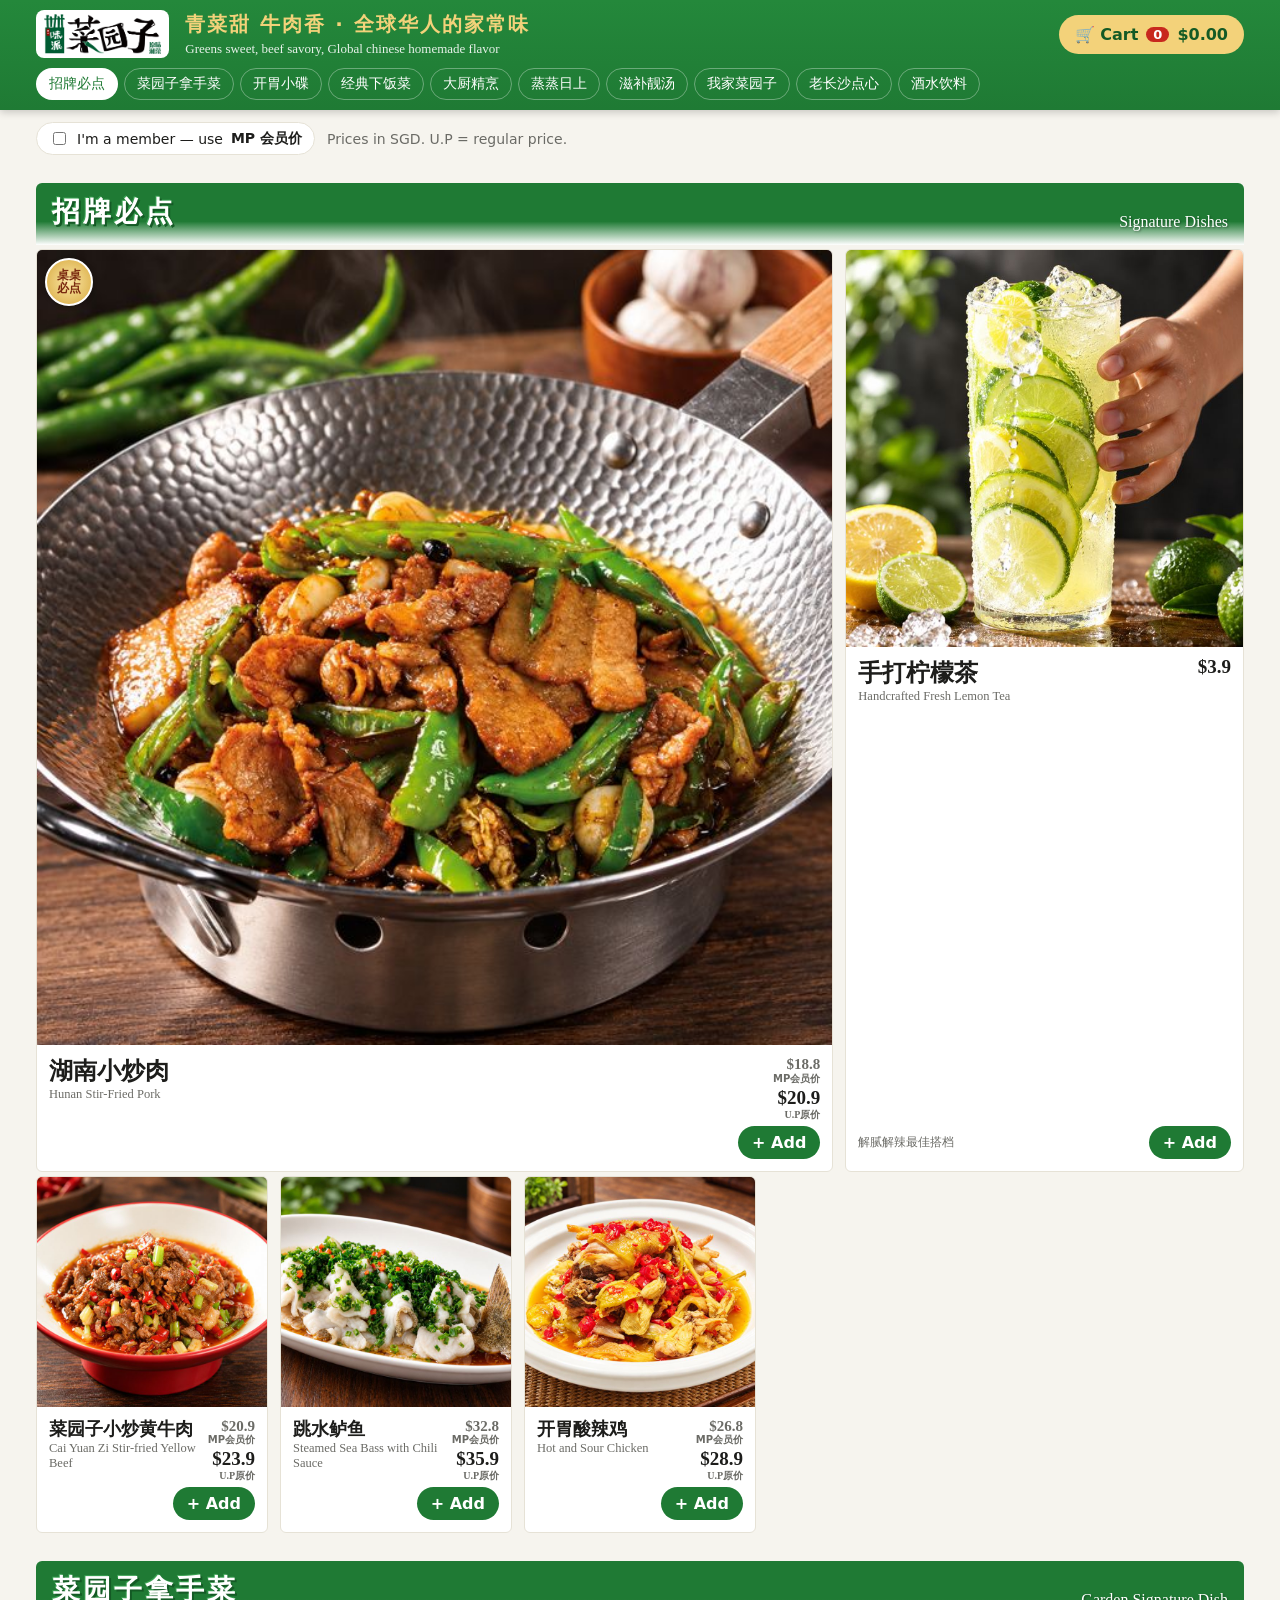
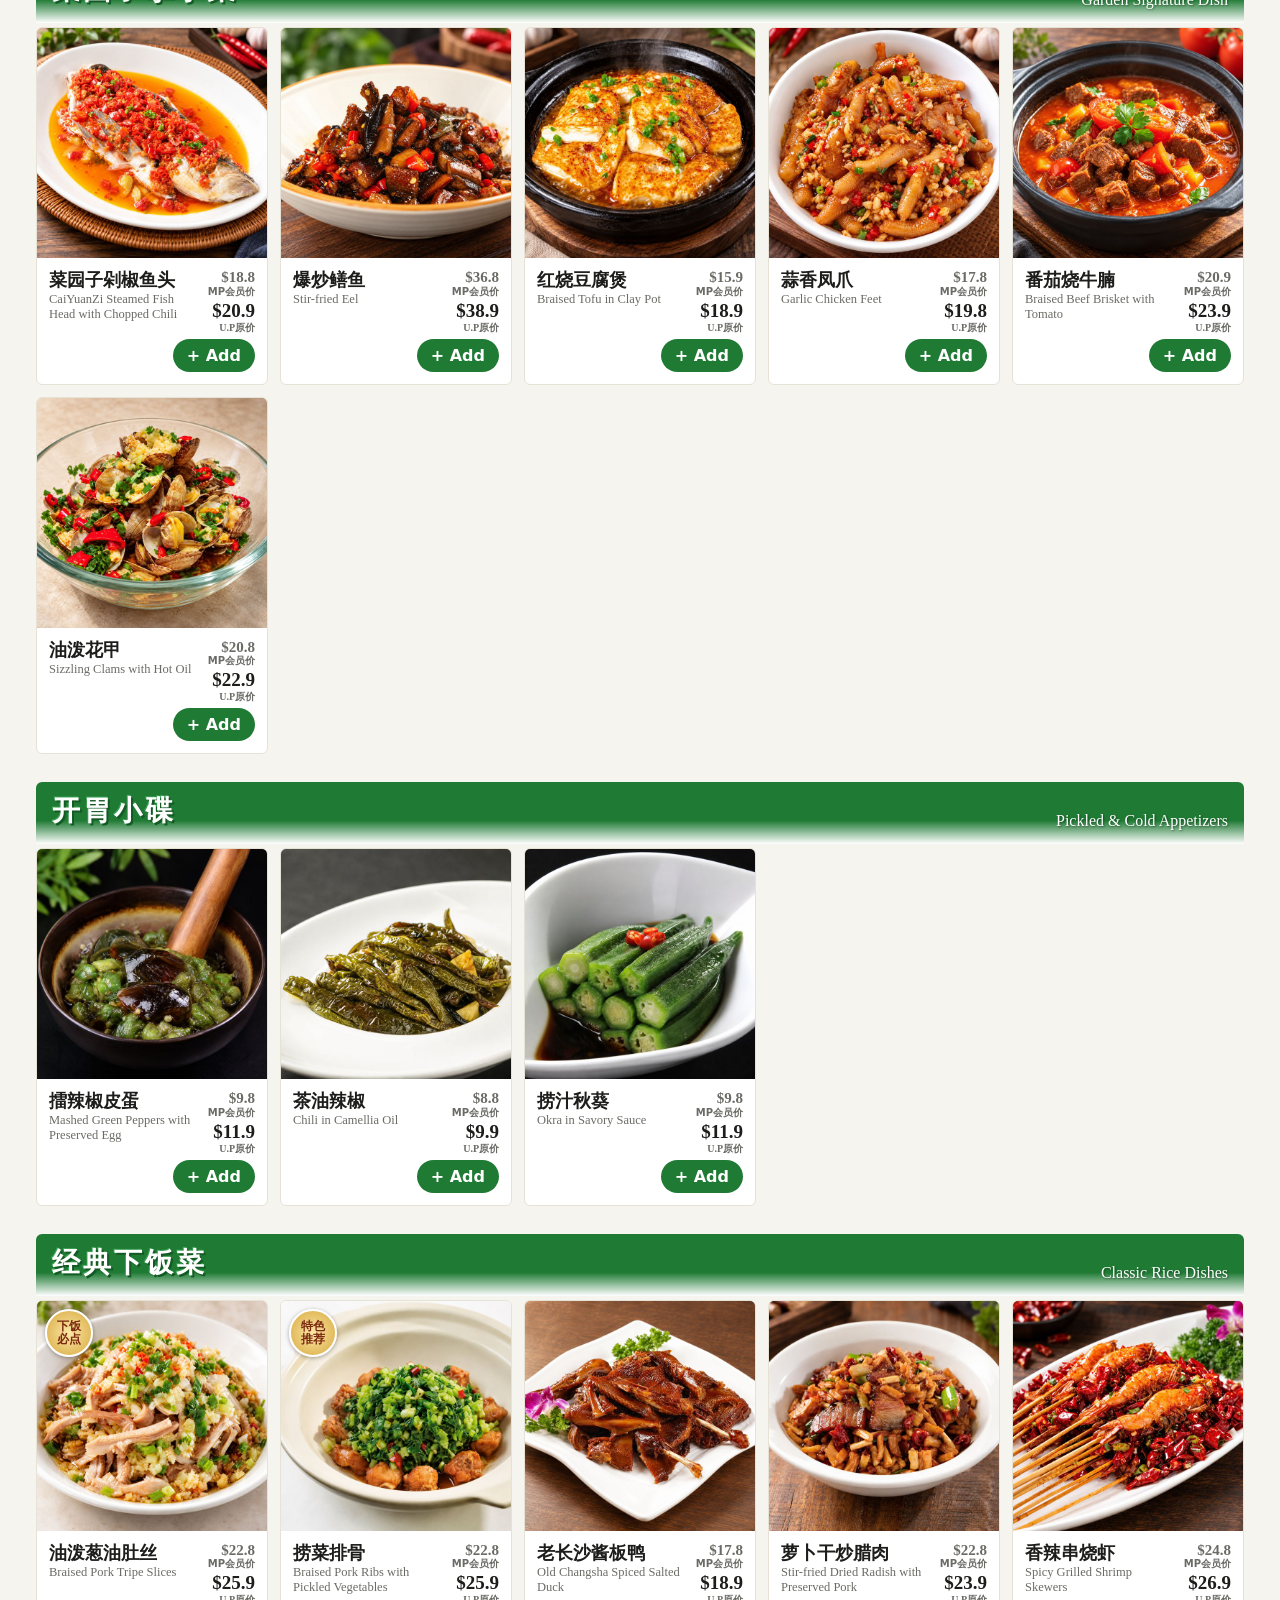
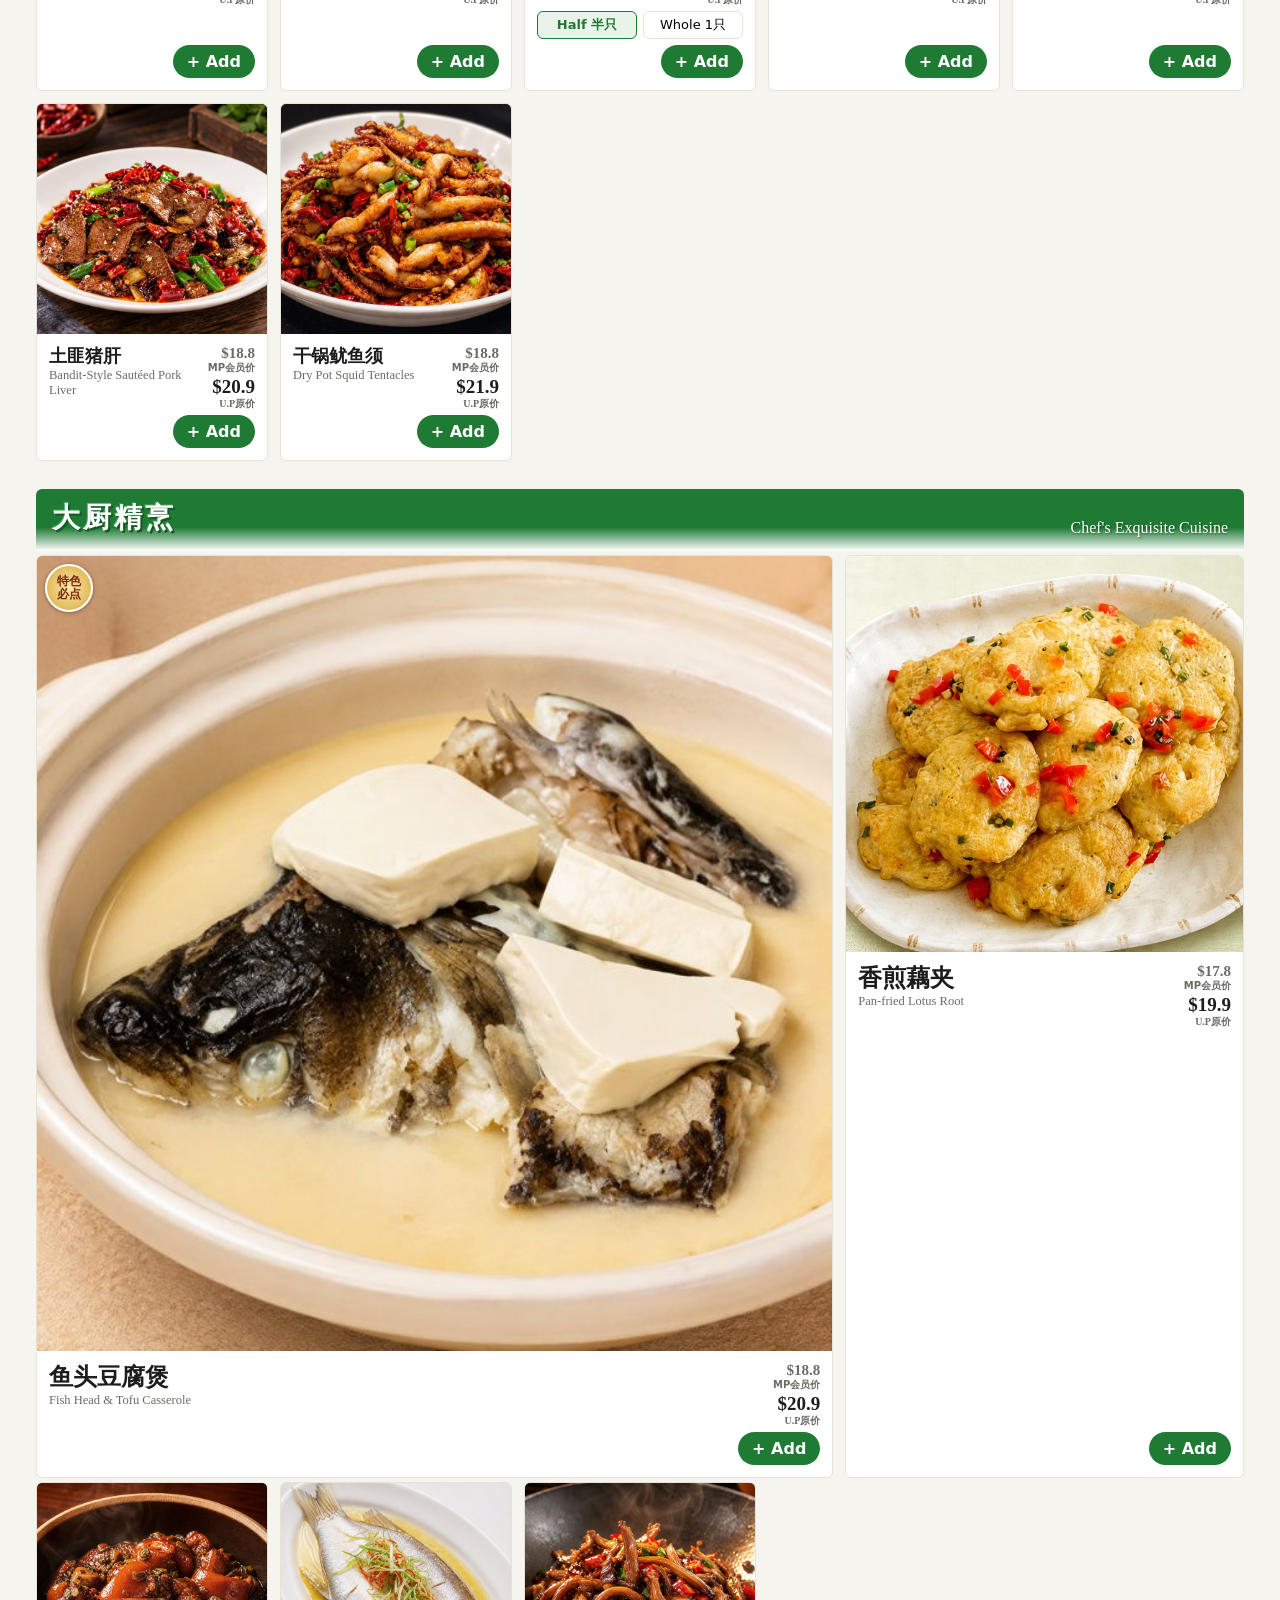
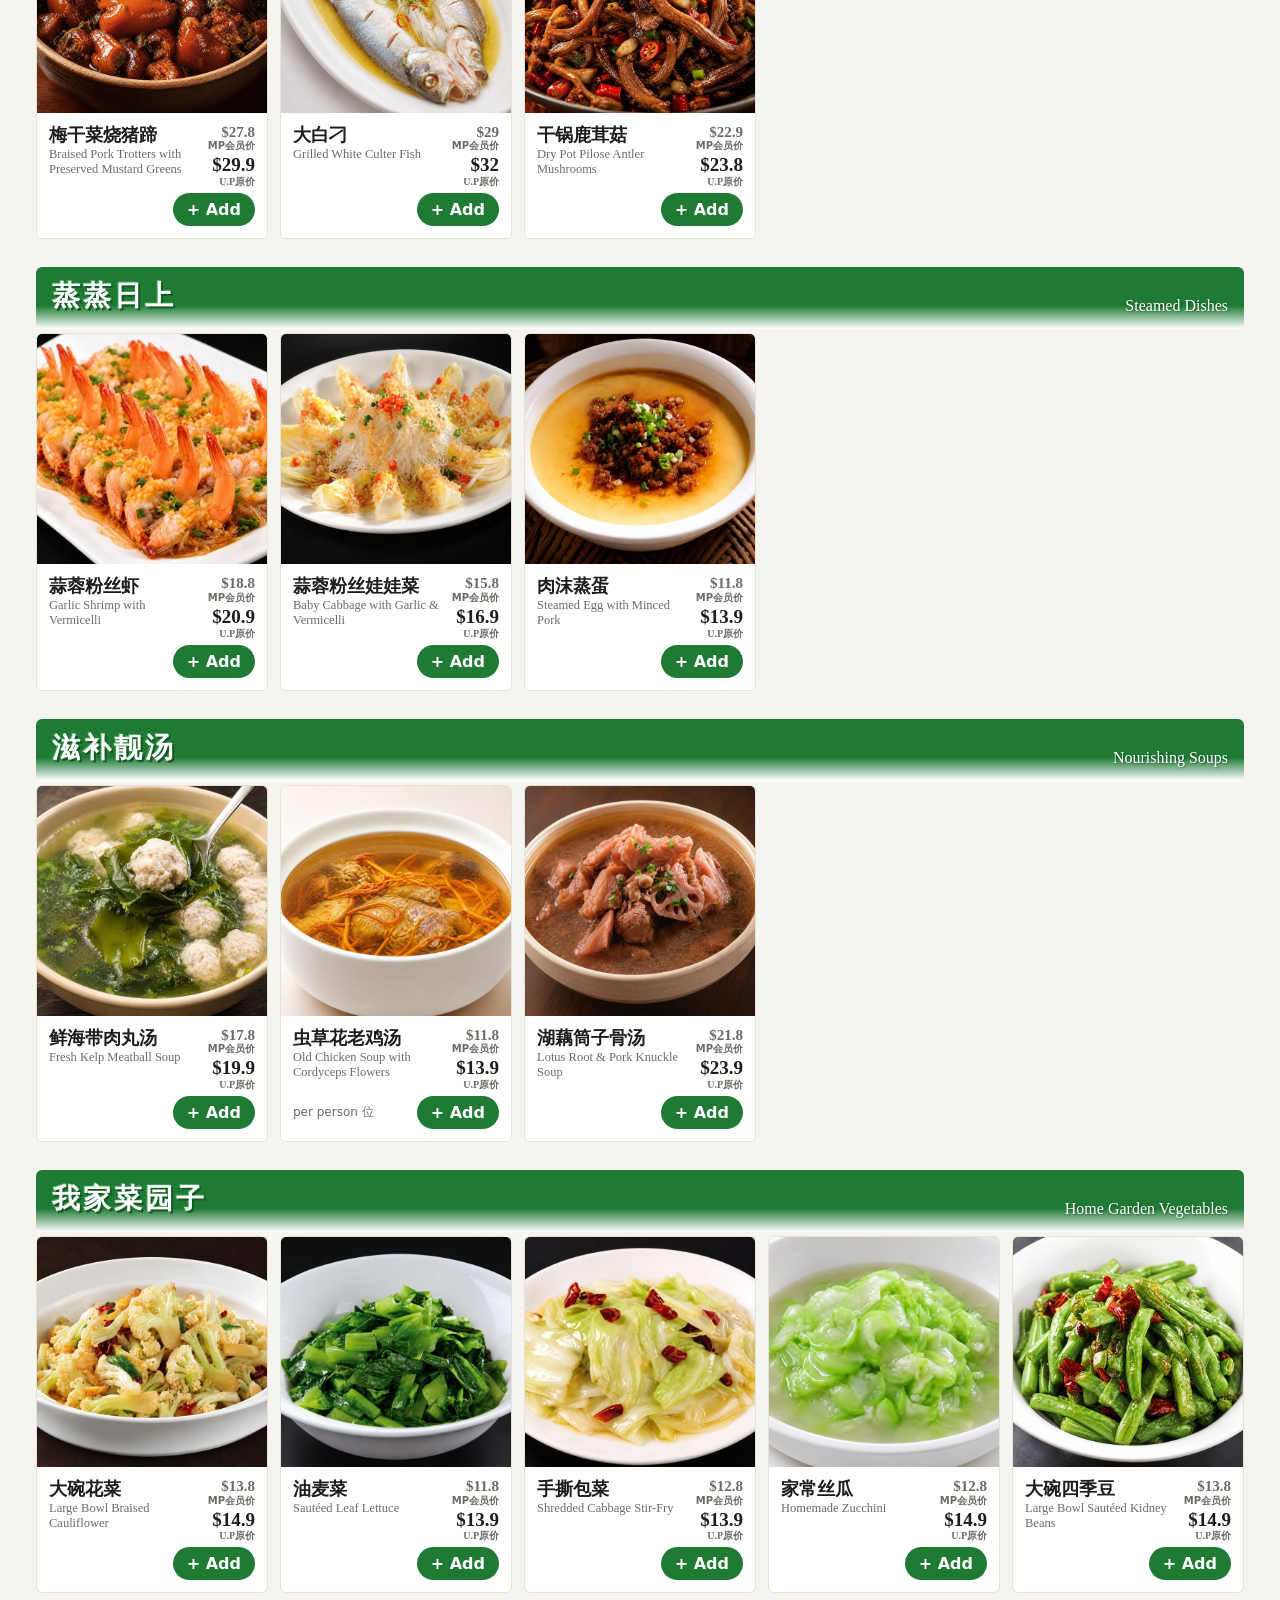
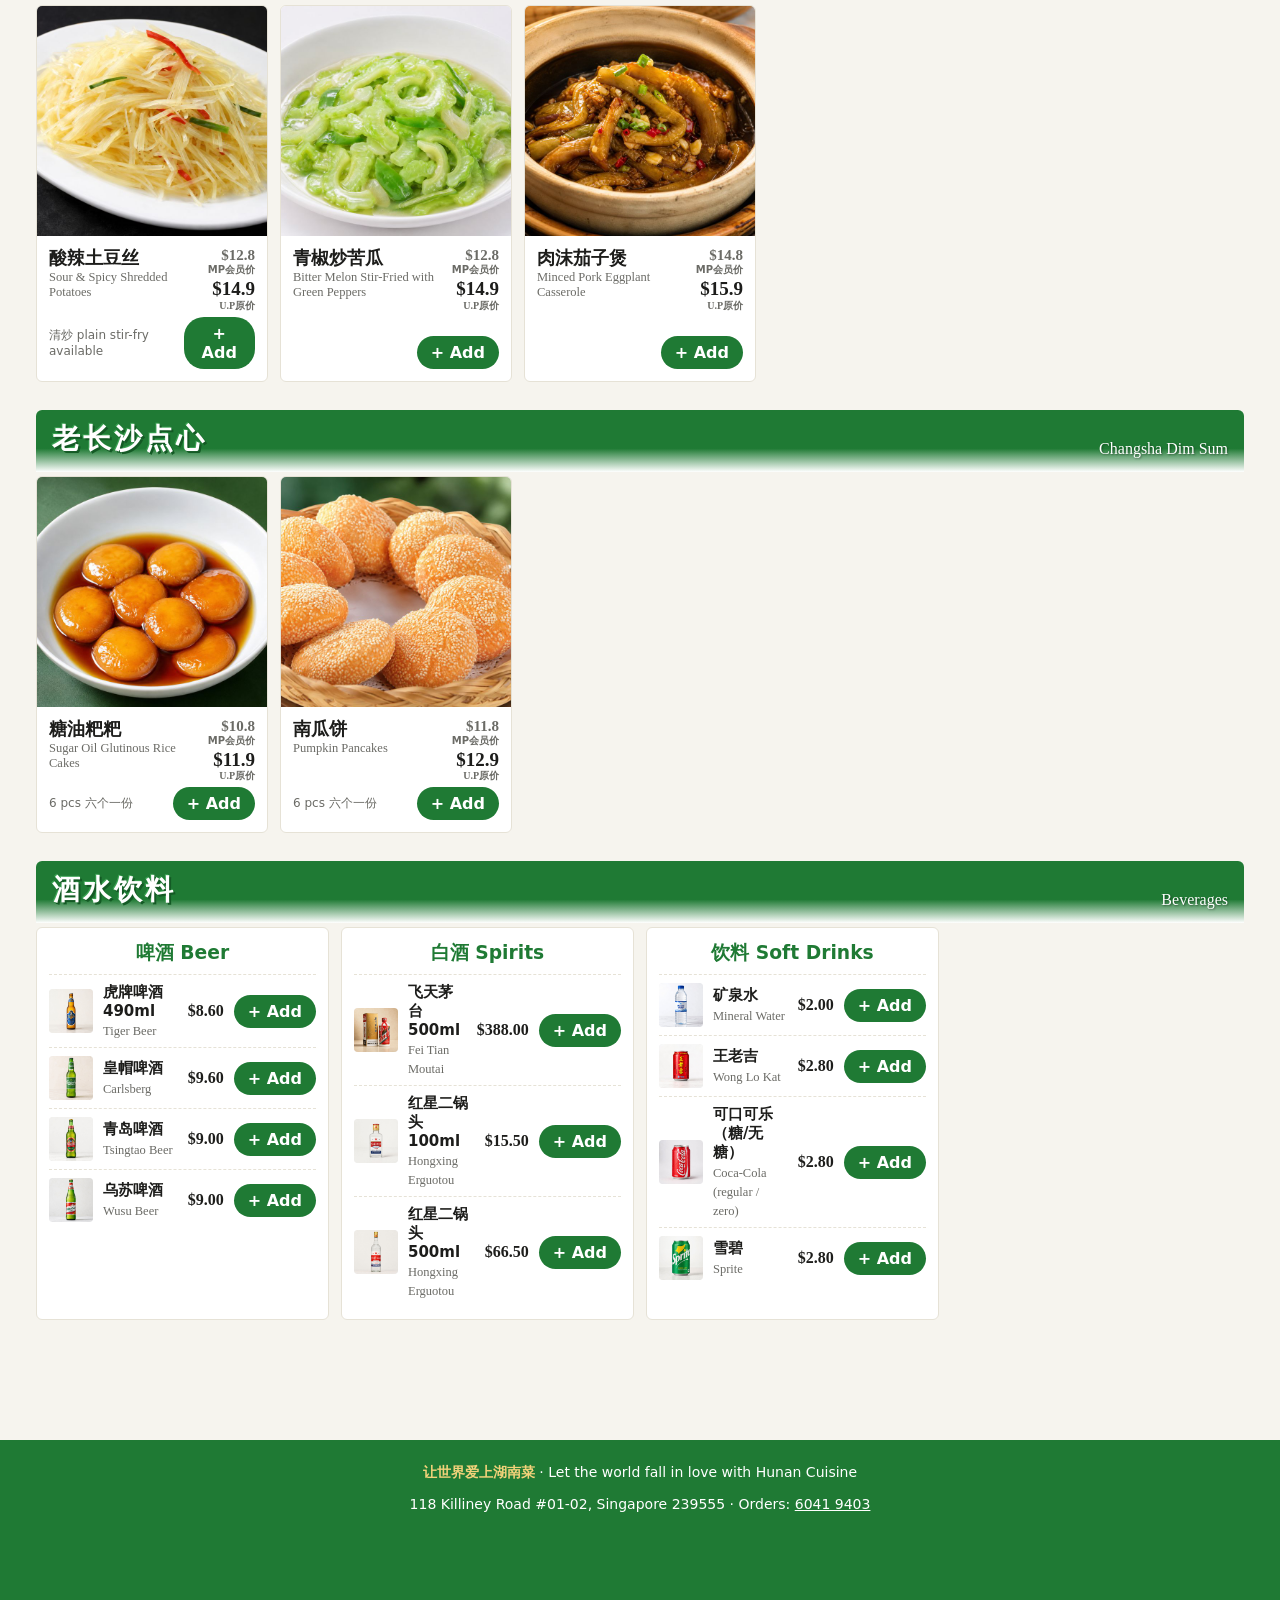
==== order/index.html @ fe01607c "菜园子 restaurant introduction website Landing page (story, promises, signature dishes, menu categories" ====
<!doctype html>
<html lang="en">
<head>
<meta charset="utf-8">
<meta name="viewport" content="width=device-width,initial-scale=1,viewport-fit=cover">
<title>菜园子 Order Online</title>
<meta name="theme-color" content="#1f7a34">
<style>
:root{--g:#1f7a34;--gd:#145a25;--gold:#f3d27a;--ink:#1d1d1b;--mute:#6b6b66;--bg:#f6f4ee;--card:#fff;--line:#e6e2d6;--red:#c8281e}
*{box-sizing:border-box}
body{margin:0;font-family:system-ui,-apple-system,"Segoe UI","PingFang SC","Microsoft YaHei",sans-serif;background:var(--bg);color:var(--ink)}
button{font:inherit;cursor:pointer}
img{display:block;max-width:100%}
/* header – green band like the printed menu */
header{position:sticky;top:0;z-index:20;background:linear-gradient(#24883b,var(--g));color:#fff;box-shadow:0 2px 8px #0003}
.top{display:flex;align-items:center;gap:16px;max-width:1240px;margin:auto;padding:10px 16px}
.logo{background:#fff;border-radius:8px;padding:4px 8px;height:48px;display:flex;align-items:center}
.logo img{height:40px;width:auto}
.slogan{flex:1;min-width:0}
.slogan b{display:block;color:var(--gold);font-size:20px;letter-spacing:2px;white-space:nowrap;overflow:hidden;text-overflow:ellipsis}
.slogan span{font-family:Georgia,serif;font-size:13px;opacity:.9}
.cartbtn{background:var(--gold);color:var(--gd);border:0;border-radius:24px;padding:10px 16px;font-weight:700;display:flex;gap:8px;align-items:center;white-space:nowrap}
.cartbtn i{font-style:normal;background:var(--red);color:#fff;border-radius:12px;padding:0 7px;font-size:13px}
nav{display:flex;gap:6px;overflow-x:auto;max-width:1240px;margin:auto;padding:0 16px 10px;scrollbar-width:none}
nav::-webkit-scrollbar{display:none}
nav a{flex:none;color:#fff;text-decoration:none;font-size:14px;padding:6px 12px;border:1px solid #ffffff55;border-radius:16px}
nav a.on{background:#fff;color:var(--g)}
.bar{max-width:1240px;margin:12px auto 0;padding:0 16px;display:flex;gap:12px;flex-wrap:wrap;align-items:center;font-size:14px;color:var(--mute)}
.toggle{display:inline-flex;align-items:center;gap:8px;background:#fff;border:1px solid var(--line);border-radius:20px;padding:6px 12px;color:var(--ink)}
main{max-width:1240px;margin:auto;padding:0 16px 120px}
/* section banner like "菜园子拿手菜 Garden Signature Dish" */
.sec{scroll-margin-top:130px;margin-top:28px}
.banner{display:flex;justify-content:space-between;align-items:flex-end;background:linear-gradient(180deg,var(--g) 0 62%,#fff 100%);border-radius:6px 6px 0 0;padding:10px 16px 14px}
.banner h2{margin:0;font-size:28px;color:#fff;letter-spacing:3px;text-shadow:2px 2px 0 var(--gd),-1px -1px 0 #3aa152}
.banner em{font-family:Georgia,serif;font-style:normal;color:#fff;text-align:right;font-size:16px;text-shadow:1px 1px 2px #0006;max-width:50%}
.grid{display:grid;grid-template-columns:repeat(auto-fill,minmax(220px,1fr));gap:12px;margin-top:4px}
.card{background:var(--card);border:1px solid var(--line);border-radius:6px;overflow:hidden;display:flex;flex-direction:column}
.card .ph{aspect-ratio:4/3;background:#ddd;position:relative}
.card .ph img{width:100%;height:100%;object-fit:cover}
.badge{position:absolute;left:8px;top:8px;background:radial-gradient(#fbe7a6,#d7a83d);color:#7a2a10;font-weight:800;font-size:12px;border-radius:50%;width:48px;height:48px;display:grid;place-items:center;text-align:center;line-height:1.1;border:2px solid #fff;box-shadow:0 1px 4px #0005}
.info{padding:10px 12px 12px;display:flex;flex-direction:column;gap:6px;flex:1}
.row{display:flex;justify-content:space-between;gap:8px}
.zh{font-weight:800;font-size:18px}
.en{font-family:Georgia,serif;font-size:12.5px;color:var(--mute)}
.price{text-align:right;line-height:1.1;white-space:nowrap}
.price .mp{font-family:Georgia,serif;font-weight:700;font-size:19px}
.price small{display:block;font-size:10px;font-weight:700;color:var(--mute)}
.price .up{font-family:Georgia,serif;font-size:14px;margin-top:4px}
.price.member .up{color:var(--mute)} .price:not(.member) .mp{color:var(--mute);font-size:15px}
.price:not(.member) .up{font-weight:700;font-size:19px;color:var(--ink)}
.opts{display:flex;gap:6px}
.opts button{flex:1;border:1px solid var(--line);background:#fff;border-radius:6px;padding:4px;font-size:13px}
.opts button.on{border-color:var(--g);background:#e8f3ea;color:var(--g);font-weight:700}
.add{margin-top:auto;display:flex;align-items:center;justify-content:space-between;gap:8px}
.add .note{font-size:12px;color:var(--mute)}
.plus{background:var(--g);color:#fff;border:0;border-radius:20px;padding:7px 14px;font-weight:700}
.qty{display:flex;align-items:center;gap:8px}
.qty button{width:30px;height:30px;border-radius:50%;border:1px solid var(--g);background:#fff;color:var(--g);font-weight:800}
/* hero (signature) */
.hero{display:grid;grid-template-columns:2fr 1fr;gap:12px;margin-top:4px}
.hero .card .ph{aspect-ratio:16/9}
.hero .zh{font-size:24px}
/* drinks table like the printed beverages box */
.drinks{display:grid;grid-template-columns:repeat(auto-fill,minmax(280px,1fr));gap:12px;margin-top:4px}
.dcol{background:#fff;border:1px solid var(--line);border-radius:6px;padding:12px}
.dcol h3{margin:0 0 8px;text-align:center;color:var(--g)}
.drow{display:flex;align-items:center;gap:10px;padding:8px 0;border-top:1px dashed var(--line)}
.drow img{width:44px;height:44px;object-fit:contain;border-radius:4px;background:#f3f3f3}
.drow .t{flex:1;min-width:0}.drow .t b{display:block;font-size:15px}
.drow .p{font-family:Georgia,serif;font-weight:700}
/* drawer */
.scrim{position:fixed;inset:0;background:#0006;z-index:40;display:none}
.drawer{position:fixed;z-index:50;background:#fff;display:flex;flex-direction:column;transition:transform .25s;right:0;top:0;bottom:0;width:420px;max-width:100%;transform:translateX(100%)}
.open .scrim{display:block}.open .drawer{transform:none}
.dh{background:var(--g);color:#fff;padding:14px 16px;display:flex;justify-content:space-between;align-items:center}
.dh h3{margin:0}.dh button{background:none;border:0;color:#fff;font-size:24px}
.db{flex:1;overflow:auto;padding:12px 16px}
.df{border-top:1px solid var(--line);padding:12px 16px calc(12px + env(safe-area-inset-bottom))}
.line{display:flex;gap:10px;align-items:center;padding:10px 0;border-bottom:1px solid var(--line)}
.line img{width:56px;height:56px;object-fit:cover;border-radius:6px}
.line .t{flex:1;min-width:0;font-size:14px}.line .t b{display:block}
.sum{display:flex;justify-content:space-between;font-size:14px;margin:4px 0}.sum.tot{font-size:18px;font-weight:800}
.big{width:100%;background:var(--g);color:#fff;border:0;border-radius:8px;padding:14px;font-size:16px;font-weight:700;margin-top:8px}
.big:disabled{opacity:.5}
.ghost{background:#fff;color:var(--g);border:1px solid var(--g)}
fieldset{border:0;padding:0;margin:0 0 16px}
legend{font-weight:800;margin-bottom:8px}
.seg{display:grid;grid-template-columns:repeat(3,1fr);gap:6px}
.pick{border:1.5px solid var(--line);border-radius:8px;padding:10px;background:#fff;text-align:left;display:flex;gap:10px;align-items:center}
.pick.on{border-color:var(--g);background:#eef7f0}
.pick .ic{width:36px;height:24px;border-radius:4px;display:grid;place-items:center;font-size:11px;font-weight:800;color:#fff;flex:none}
.seg .pick{justify-content:center;text-align:center}
.pays{display:grid;gap:6px}
label.f{display:block;font-size:13px;margin:8px 0 4px;color:var(--mute)}
input,textarea,select{width:100%;padding:10px;border:1px solid var(--line);border-radius:6px;font:inherit;background:#fff}
.two{display:grid;grid-template-columns:1fr 1fr;gap:8px}
.hint{font-size:12px;color:var(--mute);margin-top:6px}
.qr{width:180px;height:180px;margin:10px auto;display:block;border:8px solid #fff;outline:2px solid #7b2d8e;border-radius:6px}
.err{color:var(--red);font-size:13px;margin-top:6px}
.empty{text-align:center;color:var(--mute);padding:40px 0}
.ok{text-align:center;padding:20px 0}.ok .tick{font-size:56px;color:var(--g)}
footer{background:var(--g);color:#fff;text-align:center;padding:24px 16px 100px;font-size:14px}
footer b{color:var(--gold)}
.fab{display:none}
@media (max-width:720px){
  .slogan{display:none}.top{justify-content:space-between}
  .cartbtn{display:none}
  .fab{display:flex;position:fixed;left:16px;right:16px;bottom:calc(12px + env(safe-area-inset-bottom));z-index:30;justify-content:space-between;align-items:center;background:var(--g);color:#fff;border:0;border-radius:28px;padding:14px 20px;font-weight:700;box-shadow:0 4px 16px #0004}
  .fab.hide{display:none}
  .hero{grid-template-columns:1fr}
  .grid{grid-template-columns:repeat(2,1fr);gap:8px}
  .zh{font-size:15px}.en{font-size:11px}.price .mp,.price:not(.member) .up{font-size:16px}
  .info{padding:8px}.row{flex-direction:column;gap:4px}.price{text-align:left;display:flex;gap:10px;align-items:baseline}
  .price .up{margin:0}
  .banner h2{font-size:22px}.banner em{font-size:13px}
  .drawer{top:auto;width:100%;height:92vh;border-radius:16px 16px 0 0;transform:translateY(100%)}
}
</style>
</head>
<body>
<header>
  <div class="top">
    <div class="logo"><img src="../img/logo.png" alt="菜园子 原味湘菜"></div>
    <div class="slogan"><b>青菜甜 牛肉香 · 全球华人的家常味</b><span>Greens sweet, beef savory, Global chinese homemade flavor</span></div>
    <button class="cartbtn" onclick="openCart()">🛒 Cart <i id="cnt">0</i> <span id="ctot">$0.00</span></button>
  </div>
  <nav id="nav"></nav>
</header>
<div class="bar">
  <label class="toggle"><input type="checkbox" id="member" style="width:auto"> I'm a member — use <b>MP 会员价</b></label>
  <span>Prices in SGD. U.P = regular price.</span>
</div>
<main id="menu"></main>
<footer>
  <div><b>让世界爱上湖南菜</b> · Let the world fall in love with Hunan Cuisine</div>
  <p>118 Killiney Road #01-02, Singapore 239555 · Orders: <a href="tel:+6560419403" style="color:#fff">6041 9403</a></p>
</footer>
<button class="fab hide" id="fab" onclick="openCart()"><span>🛒 <span id="fcnt">0</span> items</span><span>View cart · <span id="ftot">$0.00</span></span></button>

<div id="shell">
  <div class="scrim" onclick="closeCart()"></div>
  <aside class="drawer" aria-label="Cart">
    <div class="dh"><h3 id="dtitle">Your order</h3><button onclick="closeCart()" aria-label="Close">×</button></div>
    <div class="db" id="db"></div>
    <div class="df" id="df"></div>
  </aside>
</div>

<script>
// [id, 中文, English, MP price, U.P price, section, image slug, extra]
const S = {
  sig:  ["招牌必点","Signature Dishes"],
  garden:["菜园子拿手菜","Garden Signature Dish"],
  cold: ["开胃小碟","Pickled & Cold Appetizers"],
  rice: ["经典下饭菜","Classic Rice Dishes"],
  chef: ["大厨精烹","Chef's Exquisite Cuisine"],
  steam:["蒸蒸日上","Steamed Dishes"],
  soup: ["滋补靓汤","Nourishing Soups"],
  veg:  ["我家菜园子","Home Garden Vegetables"],
  dim:  ["老长沙点心","Changsha Dim Sum"],
  drink:["酒水饮料","Beverages"],
};
const M = [
 ["hunan","湖南小炒肉","Hunan Stir-Fried Pork",18.8,20.9,"sig","hunan-stir-fried-pork",{badge:"桌桌<br>必点",hero:1}],
 ["lemon","手打柠檬茶","Handcrafted Fresh Lemon Tea",3.9,3.9,"sig","handcrafted-fresh-lemon-tea",{note:"解腻解辣最佳搭档"}],
 ["ybeef","菜园子小炒黄牛肉","Cai Yuan Zi Stir-fried Yellow Beef",20.9,23.9,"sig","cai-yuan-zi-stir-fried-yellow-beef"],
 ["bass","跳水鲈鱼","Steamed Sea Bass with Chili Sauce",32.8,35.9,"sig","steamed-sea-bass-with-chili-sauce"],
 ["hschick","开胃酸辣鸡","Hot and Sour Chicken",26.8,28.9,"sig","hot-and-sour-chicken"],
 ["fishhead","菜园子剁椒鱼头","CaiYuanZi Steamed Fish Head with Chopped Chili",18.8,20.9,"garden","cai-yuan-zi-steamed-fish-head-with-chopped-chili"],
 ["eel","爆炒鳝鱼","Stir-fried Eel",36.8,38.9,"garden","stir-fried-eel"],
 ["tofu","红烧豆腐煲","Braised Tofu in Clay Pot",15.9,18.9,"garden","braised-tofu-in-clay-pot"],
 ["feet","蒜香凤爪","Garlic Chicken Feet",17.8,19.8,"garden","garlic-chicken-feet"],
 ["brisket","番茄烧牛腩","Braised Beef Brisket with Tomato",20.9,23.9,"garden","braised-beef-brisket-with-tomato"],
 ["clams","油泼花甲","Sizzling Clams with Hot Oil",20.8,22.9,"garden","sizzling-clams-with-hot-oil"],
 ["egg","擂辣椒皮蛋","Mashed Green Peppers with Preserved Egg",9.8,11.9,"cold","mashed-green-peppers-with-preserved-egg"],
 ["camellia","茶油辣椒","Chili in Camellia Oil",8.8,9.9,"cold","camellia-oil-chili"],
 ["okra","捞汁秋葵","Okra in Savory Sauce",9.8,11.9,"cold","okra-in-savory-sauce"],
 ["tripe","油泼葱油肚丝","Braised Pork Tripe Slices",22.8,25.9,"rice","braised-pork-tripe-slices",{badge:"下饭<br>必点"}],
 ["ribs","捞菜排骨","Braised Pork Ribs with Pickled Vegetables",22.8,25.9,"rice","braised-pork-ribs-with-pickled-vegetables",{badge:"特色<br>推荐"}],
 ["duck","老长沙酱板鸭","Old Changsha Spiced Salted Duck",17.8,18.9,"rice","old-changsha-spiced-salted-duck",{opts:[["Half 半只",17.8,18.9],["Whole 1只",29.9,32.8]]}],
 ["radish","萝卜干炒腊肉","Stir-fried Dried Radish with Preserved Pork",22.8,23.9,"rice","stir-fried-dried-radish-with-preserved-pork"],
 ["shrimpsk","香辣串烧虾","Spicy Grilled Shrimp Skewers",24.8,26.9,"rice","spicy-grilled-shrimp-skewers"],
 ["liver","土匪猪肝","Bandit-Style Sautéed Pork Liver",18.8,20.9,"rice","bandit-style-sauteed-pork-liver"],
 ["squid","干锅鱿鱼须","Dry Pot Squid Tentacles",18.8,21.9,"rice","dry-pot-squid-tentacles"],
 ["fhtofu","鱼头豆腐煲","Fish Head & Tofu Casserole",18.8,20.9,"chef","fish-head-and-tofu-casserole",{badge:"特色<br>必点",hero:1}],
 ["lotus","香煎藕夹","Pan-fried Lotus Root",17.8,19.9,"chef","pan-fried-lotus-root"],
 ["trotter","梅干菜烧猪蹄","Braised Pork Trotters with Preserved Mustard Greens",27.8,29.9,"chef","braised-pork-trotters-with-preserved-mustard-greens"],
 ["culter","大白刁","Grilled White Culter Fish",29,32,"chef","grilled-white-culter-fish"],
 ["antler","干锅鹿茸菇","Dry Pot Pilose Antler Mushrooms",22.9,23.8,"chef","dry-pot-deer-antler-mushrooms"],
 ["gshrimp","蒜蓉粉丝虾","Garlic Shrimp with Vermicelli",18.8,20.9,"steam","garlic-shrimp-with-vermicelli"],
 ["cabbage","蒜蓉粉丝娃娃菜","Baby Cabbage with Garlic & Vermicelli",15.8,16.9,"steam","baby-cabbage-with-garlic-and-vermicelli"],
 ["segg","肉沫蒸蛋","Steamed Egg with Minced Pork",11.8,13.9,"steam","steamed-egg-with-minced-pork"],
 ["kelp","鲜海带肉丸汤","Fresh Kelp Meatball Soup",17.8,19.9,"soup","fresh-kelp-meatball-soup"],
 ["csoup","虫草花老鸡汤","Old Chicken Soup with Cordyceps Flowers",11.8,13.9,"soup","old-chicken-soup-with-cordyceps-flowers",{note:"per person 位"}],
 ["lsoup","湖藕筒子骨汤","Lotus Root & Pork Knuckle Soup",21.8,23.9,"soup","lotus-root-and-pork-knuckle-soup"],
 ["cauli","大碗花菜","Large Bowl Braised Cauliflower",13.8,14.9,"veg","large-bowl-braised-cauliflower"],
 ["lettuce","油麦菜","Sautéed Leaf Lettuce",11.8,13.9,"veg","sauteed-leaf-lettuce"],
 ["scab","手撕包菜","Shredded Cabbage Stir-Fry",12.8,13.9,"veg","shredded-cabbage-stir-fry"],
 ["zucc","家常丝瓜","Homemade Zucchini",12.8,14.9,"veg","homemade-zucchini"],
 ["beans","大碗四季豆","Large Bowl Sautéed Kidney Beans",13.8,14.9,"veg","large-bowl-sauteed-kidney-beans"],
 ["potato","酸辣土豆丝","Sour & Spicy Shredded Potatoes",12.8,14.9,"veg","sour-and-spicy-shredded-potatoes",{note:"清炒 plain stir-fry available"}],
 ["melon","青椒炒苦瓜","Bitter Melon Stir-Fried with Green Peppers",12.8,14.9,"veg","bitter-melon-stir-fried-with-green-peppers"],
 ["eggplant","肉沫茄子煲","Minced Pork Eggplant Casserole",14.8,15.9,"veg","minced-pork-eggplant-casserole"],
 ["ricecake","糖油粑粑","Sugar Oil Glutinous Rice Cakes",10.8,11.9,"dim","sugar-oil-glutinous-rice-cakes",{note:"6 pcs 六个一份"}],
 ["pumpkin","南瓜饼","Pumpkin Pancakes",11.8,12.9,"dim","pumpkin-pancakes",{note:"6 pcs 六个一份"}],
];
// beverages: [id, 中文, English, price, group, slug]
const D = [
 ["tiger","虎牌啤酒 490ml","Tiger Beer",8.6,"啤酒 Beer","tiger-beer"],
 ["carls","皇帽啤酒","Carlsberg",9.6,"啤酒 Beer","carlsberg-beer"],
 ["tsing","青岛啤酒","Tsingtao Beer",9,"啤酒 Beer","tsingtao-beer"],
 ["wusu","乌苏啤酒","Wusu Beer",9,"啤酒 Beer","wusu-beer"],
 ["moutai","飞天茅台 500ml","Fei Tian Moutai",388,"白酒 Spirits","fei-tian-moutai-500ml"],
 ["egt100","红星二锅头 100ml","Hongxing Erguotou",15.5,"白酒 Spirits","hongxing-erguotou-100ml"],
 ["egt500","红星二锅头 500ml","Hongxing Erguotou",66.5,"白酒 Spirits","hongxing-erguotou-500ml"],
 ["water","矿泉水","Mineral Water",2,"饮料 Soft Drinks","mineral-water"],
 ["wlk","王老吉","Wong Lo Kat",2.8,"饮料 Soft Drinks","wong-lo-kat"],
 ["coke","可口可乐（糖/无糖）","Coca-Cola (regular / zero)",2.8,"饮料 Soft Drinks","coca-cola"],
 ["sprite","雪碧","Sprite",2.8,"饮料 Soft Drinks","sprite"],
];
D.forEach(d=>M.push([d[0],d[1],d[2],d[3],d[3],"drink",d[5],{group:d[4]}]));

const $=s=>document.querySelector(s), money=n=>"$"+n.toFixed(2);
const byId=Object.fromEntries(M.map(m=>[m[0],m]));
let member=false, cart={}, optSel={}; // cart key: id|optIndex -> qty
try{cart=JSON.parse(localStorage.getItem("cyz-cart")||"{}");member=localStorage.getItem("cyz-member")==="1"}catch(e){}
$("#member").checked=member;

function unit(key){const [id,o]=key.split("|"),m=byId[id];if(!m)return 0;const ex=m[7]||{};
  const p=ex.opts?ex.opts[+o]:[null,m[3],m[4]];return member?p[1]:p[2]}
function label(key){const [id,o]=key.split("|"),m=byId[id],ex=m[7]||{};return ex.opts?ex.opts[+o][0]:""}
function save(){try{localStorage.setItem("cyz-cart",JSON.stringify(cart));localStorage.setItem("cyz-member",member?"1":"0")}catch(e){}}

function priceHTML(mp,up){return mp===up
  ?`<div class="price member"><span class="mp">$${fmt(up)}</span></div>`
  :`<div class="price ${member?"member":""}"><div><span class="mp">$${fmt(mp)}</span><small>MP会员价</small></div><div class="up">$${fmt(up)}<small>U.P原价</small></div></div>`}
function fmt(n){return (Math.round(n*100)/100).toString()}
function cardHTML(m){const [id,zh,en,mp,up,,img,ex={}]=m,o=optSel[id]||0,p=ex.opts?ex.opts[o]:[0,mp,up];
  return `<article class="card"><div class="ph"><img loading="lazy" src="../img/${img}.jpg" alt="${en}">${ex.badge?`<span class="badge">${ex.badge}</span>`:""}</div>
  <div class="info"><div class="row"><div><div class="zh">${zh}</div><div class="en">${en}</div></div>${priceHTML(p[1],p[2])}</div>
  ${ex.opts?`<div class="opts">${ex.opts.map((x,i)=>`<button class="${i==o?"on":""}" onclick="pickOpt('${id}',${i})">${x[0]}</button>`).join("")}</div>`:""}
  <div class="add"><span class="note">${ex.note||""}</span>${ctrl(id+"|"+(ex.opts?o:0))}</div></div></article>`}
function ctrl(key){const q=cart[key]||0;return q?`<span class="qty"><button onclick="chg('${key}',-1)" aria-label="Remove one">−</button><b>${q}</b><button onclick="chg('${key}',1)" aria-label="Add one">+</button></span>`
  :`<button class="plus" onclick="chg('${key}',1)">+ Add</button>`}

function render(){
  let h="";for(const k in S){const items=M.filter(m=>m[5]===k);
    h+=`<section class="sec" id="s-${k}"><div class="banner"><h2>${S[k][0]}</h2><em>${S[k][1]}</em></div>`;
    if(k==="drink"){const g={};items.forEach(m=>(g[m[7].group]??=[]).push(m));
      h+=`<div class="drinks">${Object.entries(g).map(([n,l])=>`<div class="dcol"><h3>${n}</h3>${l.map(m=>`<div class="drow"><img loading="lazy" src="../img/${m[6]}.jpg" alt=""><div class="t"><b>${m[1]}</b><span class="en">${m[2]}</span></div><span class="p">$${m[4].toFixed(2)}</span>${ctrl(m[0]+"|0")}</div>`).join("")}</div>`).join("")}</div>`}
    else{const hero=items.filter(m=>m[7]?.hero),rest=items.filter(m=>!m[7]?.hero);
      if(hero.length)h+=`<div class="hero">${hero.map(cardHTML).join("")}${rest.slice(0,1).map(cardHTML).join("")}</div>`,rest.shift();
      h+=`<div class="grid">${rest.map(cardHTML).join("")}</div>`}
    h+=`</section>`}
  $("#menu").innerHTML=h;
  $("#nav").innerHTML=Object.entries(S).map(([k,v])=>`<a href="#s-${k}" data-k="${k}">${v[0]}</a>`).join("");
  totals();
  if(window.io)document.querySelectorAll(".sec").forEach(x=>io.observe(x));
}
function pickOpt(id,i){optSel[id]=i;render()}
function chg(key,d){cart[key]=(cart[key]||0)+d;if(cart[key]<=0)delete cart[key];save();render();if(document.body.classList.contains("open")&&step==="cart")drawCart()}
function calc(){let n=0,sub=0;for(const k in cart){if(!byId[k.split("|")[0]]){delete cart[k];continue}n+=cart[k];sub+=cart[k]*unit(k)}
  const svc=orderType==="dine"?sub*.1:0, del=orderType==="delivery"&&sub>0?(sub>=60?0:5):0, gst=(sub+svc+del)*.09;
  return {n,sub,svc,del,gst,total:sub+svc+del+gst}}
function totals(){const c=calc();$("#cnt").textContent=$("#fcnt").textContent=c.n;$("#ctot").textContent=$("#ftot").textContent=money(c.total);$("#fab").classList.toggle("hide",!c.n)}
$("#member").onchange=e=>{member=e.target.checked;save();render()};

// nav highlight
var io=new IntersectionObserver(es=>es.forEach(e=>{if(e.isIntersecting)document.querySelectorAll("nav a").forEach(a=>a.classList.toggle("on",a.dataset.k===e.target.id.slice(2)))}),{rootMargin:"-140px 0px -60% 0px"});

// ---- cart / checkout ----
let step="cart",orderType="dine",pay="paynow";
const PAYS=[
 ["paynow","PayNow QR","Scan with any Singapore bank app","#7b2d8e","PN"],
 ["card","Credit / Debit card","Visa · Mastercard · AMEX","#1a3d8f","CARD"],
 ["wallet","Apple Pay / Google Pay","Pay with your phone","#111","PAY"],
 ["grab","GrabPay","Pay with GrabPay wallet","#00b14f","GRAB"],
 ["cash","Cash / NETS at counter","Pay when you collect or after dining","#8a6d1d","$"],
];
function openCart(){step="cart";drawCart();document.body.classList.add("open")}
function closeCart(){document.body.classList.remove("open")}
function sums(c){return `<div class="sum"><span>Subtotal (${member?"member price":"U.P"})</span><span>${money(c.sub)}</span></div>
 ${c.svc?`<div class="sum"><span>Service charge 10%</span><span>${money(c.svc)}</span></div>`:""}
 ${orderType==="delivery"?`<div class="sum"><span>Delivery ${c.sub>=60?"(free over $60)":""}</span><span>${money(c.del)}</span></div>`:""}
 <div class="sum"><span>GST 9%</span><span>${money(c.gst)}</span></div><div class="sum tot"><span>Total</span><span>${money(c.total)}</span></div>`}
function drawCart(){const c=calc(),keys=Object.keys(cart);$("#dtitle").textContent="Your order";
  $("#db").innerHTML=keys.length?keys.map(k=>{const m=byId[k.split("|")[0]];return `<div class="line"><img src="../img/${m[6]}.jpg" alt=""><div class="t"><b>${m[1]} ${label(k)}</b><span class="en">${m[2]}</span><div>${money(unit(k))}</div></div>${ctrl(k)}</div>`}).join("")
   +`<label class="f" for="rem">Notes for the kitchen (spice level, allergies)</label><textarea id="rem" rows="2" placeholder="e.g. less spicy, no coriander">${notes}</textarea>`
   :`<div class="empty">Your cart is empty.<br>Add some Hunan favourites!</div>`;
  $("#df").innerHTML=keys.length?sums(c)+`<button class="big" onclick="toCheckout()">Checkout</button>`:`<button class="big ghost" onclick="closeCart()">Browse menu</button>`;
  const r=$("#rem");if(r)r.oninput=e=>notes=e.target.value}
let notes="",form={name:"",phone:"",table:"",addr:"",time:"asap",cn:"",ce:"",cc:""};
function toCheckout(){step="checkout";drawCheckout()}
function drawCheckout(err){const c=calc();$("#dtitle").textContent="Checkout";
  const pm=PAYS.filter(p=>!(p[0]==="cash"&&orderType==="delivery"));if(!pm.find(p=>p[0]===pay))pay="paynow";
  $("#db").innerHTML=`
  <fieldset><legend>Order type</legend><div class="seg">
   ${[["dine","🍽️ Dine-in"],["pickup","🥡 Pickup"],["delivery","🛵 Delivery"]].map(([k,l])=>`<button class="pick ${orderType===k?"on":""}" onclick="setType('${k}')">${l}</button>`).join("")}</div></fieldset>
  <fieldset><legend>Your details</legend>
   <label class="f" for="fn">Name</label><input id="fn" value="${form.name}" autocomplete="name">
   <label class="f" for="fp">Mobile number</label><input id="fp" value="${form.phone}" inputmode="tel" autocomplete="tel" placeholder="8XXX XXXX">
   ${orderType==="dine"?`<label class="f" for="ft">Table number</label><input id="ft" value="${form.table}" inputmode="numeric">`:""}
   ${orderType==="delivery"?`<label class="f" for="fa">Delivery address</label><textarea id="fa" rows="2" autocomplete="street-address">${form.addr}</textarea>`:""}
   ${orderType!=="dine"?`<label class="f" for="fw">${orderType==="pickup"?"Pickup":"Delivery"} time</label><select id="fw"><option value="asap">As soon as possible</option>${slots().map(s=>`<option ${form.time===s?"selected":""}>${s}</option>`).join("")}</select>`:""}
  </fieldset>
  <fieldset><legend>Payment method</legend><div class="pays">
   ${pm.map(p=>`<button class="pick ${pay===p[0]?"on":""}" onclick="setPay('${p[0]}')"><span class="ic" style="background:${p[3]}">${p[4]}</span><span><b>${p[1]}</b><br><span class="hint">${p[2]}</span></span></button>`).join("")}
  </div>${pay==="card"?`<div class="two" style="margin-top:8px"><div style="grid-column:1/-1"><label class="f" for="cn">Card number</label><input id="cn" value="${form.cn}" inputmode="numeric" autocomplete="cc-number" placeholder="1234 5678 9012 3456"></div><div><label class="f" for="ce">Expiry</label><input id="ce" value="${form.ce}" placeholder="MM/YY" autocomplete="cc-exp"></div><div><label class="f" for="cc">CVC</label><input id="cc" value="${form.cc}" inputmode="numeric" autocomplete="cc-csc"></div></div>`:""}
  </fieldset>${err?`<div class="err">${err}</div>`:""}`;
  $("#df").innerHTML=sums(c)+`<button class="big" onclick="placeOrder()">${pay==="cash"?"Place order":"Pay "+money(c.total)}</button><button class="big ghost" onclick="openCart()">Back to cart</button>`;
  totals()}
function keep(){const v=id=>$(id)?$(id).value:undefined;form.name=v("#fn")??form.name;form.phone=v("#fp")??form.phone;form.table=v("#ft")??form.table;form.addr=v("#fa")??form.addr;form.time=v("#fw")??form.time;form.cn=v("#cn")??form.cn;form.ce=v("#ce")??form.ce;form.cc=v("#cc")??form.cc}
function setType(t){keep();orderType=t;drawCheckout()}
function setPay(p){keep();pay=p;drawCheckout()}
function slots(){const out=[],d=new Date();d.setMinutes(Math.ceil((d.getMinutes()+30)/15)*15,0,0);for(let i=0;i<12;i++){out.push(d.toTimeString().slice(0,5));d.setMinutes(d.getMinutes()+15)}return out}
function placeOrder(){keep();
  if(!form.name.trim())return drawCheckout("Please enter your name.");
  if(!/^[689]\d{7}$/.test(form.phone.replace(/\D/g,"").replace(/^65/,"")))return drawCheckout("Please enter a valid Singapore mobile number.");
  if(orderType==="dine"&&!form.table.trim())return drawCheckout("Please enter your table number.");
  if(orderType==="delivery"&&!form.addr.trim())return drawCheckout("Please enter your delivery address.");
  if(pay==="card"){const n=form.cn.replace(/\s/g,"");if(!/^\d{13,19}$/.test(n)||!/^\d\d\/\d\d$/.test(form.ce)||!/^\d{3,4}$/.test(form.cc))return drawCheckout("Please check your card details.")}
  const c=calc(),no="CYZ"+Date.now().toString().slice(-6);
  if(pay==="paynow"){$("#dtitle").textContent="Scan to pay";
    $("#db").innerHTML=`<div class="ok"><p>Scan this PayNow QR with your banking app</p>${qrSVG(no)}<p><b>${money(c.total)}</b> · Ref <b>${no}</b></p><p class="hint">The order is sent to the kitchen once payment is received.</p></div>`;
    $("#df").innerHTML=`<button class="big" onclick="done('${no}')">I've paid</button><button class="big ghost" onclick="toCheckout()">Change method</button>`;return}
  $("#df").innerHTML=`<button class="big" disabled>Processing…</button>`;setTimeout(()=>done(no),pay==="cash"?200:1200)}
function done(no){const c=calc(),t={dine:"Dine-in · Table "+form.table,pickup:"Pickup · "+(form.time==="asap"?"ASAP":form.time),delivery:"Delivery · "+(form.time==="asap"?"ASAP":form.time)}[orderType];
  $("#dtitle").textContent="Order placed";
  $("#db").innerHTML=`<div class="ok"><div class="tick">✓</div><h2>谢谢! Thank you, ${form.name}</h2><p>Order <b>${no}</b><br>${t}</p><p>${pay==="cash"?"Please pay "+money(c.total)+" at the counter.":"Paid "+money(c.total)+" via "+PAYS.find(p=>p[0]===pay)[1]+"."}</p><p class="hint">Questions? Call 6041 9403</p></div>`;
  $("#df").innerHTML=`<button class="big" onclick="closeCart()">Back to menu</button>`;cart={};notes="";form.cn=form.ce=form.cc="";save();render()}
// decorative QR-style placeholder (replace with the restaurant's real PayNow QR)
function qrSVG(seed){let h=0;for(const ch of seed)h=(h*31+ch.charCodeAt(0))>>>0;const n=25;let r="";
  for(let y=0;y<n;y++)for(let x=0;x<n;x++){const f=(x<7&&y<7)||(x>17&&y<7)||(x<7&&y>17);h=(h*1103515245+12345)>>>0;
    const on=f?(x%18===0||x%18===6||y%18===0||y%18===6||(x%18>1&&x%18<5&&y%18>1&&y%18<5)):(h>>16)&1;if(on)r+=`<rect x="${x}" y="${y}" width="1" height="1"/>`}
  return `<svg class="qr" viewBox="0 0 ${n} ${n}" fill="#111">${r}</svg>`}

render();
</script>
</body>
</html>
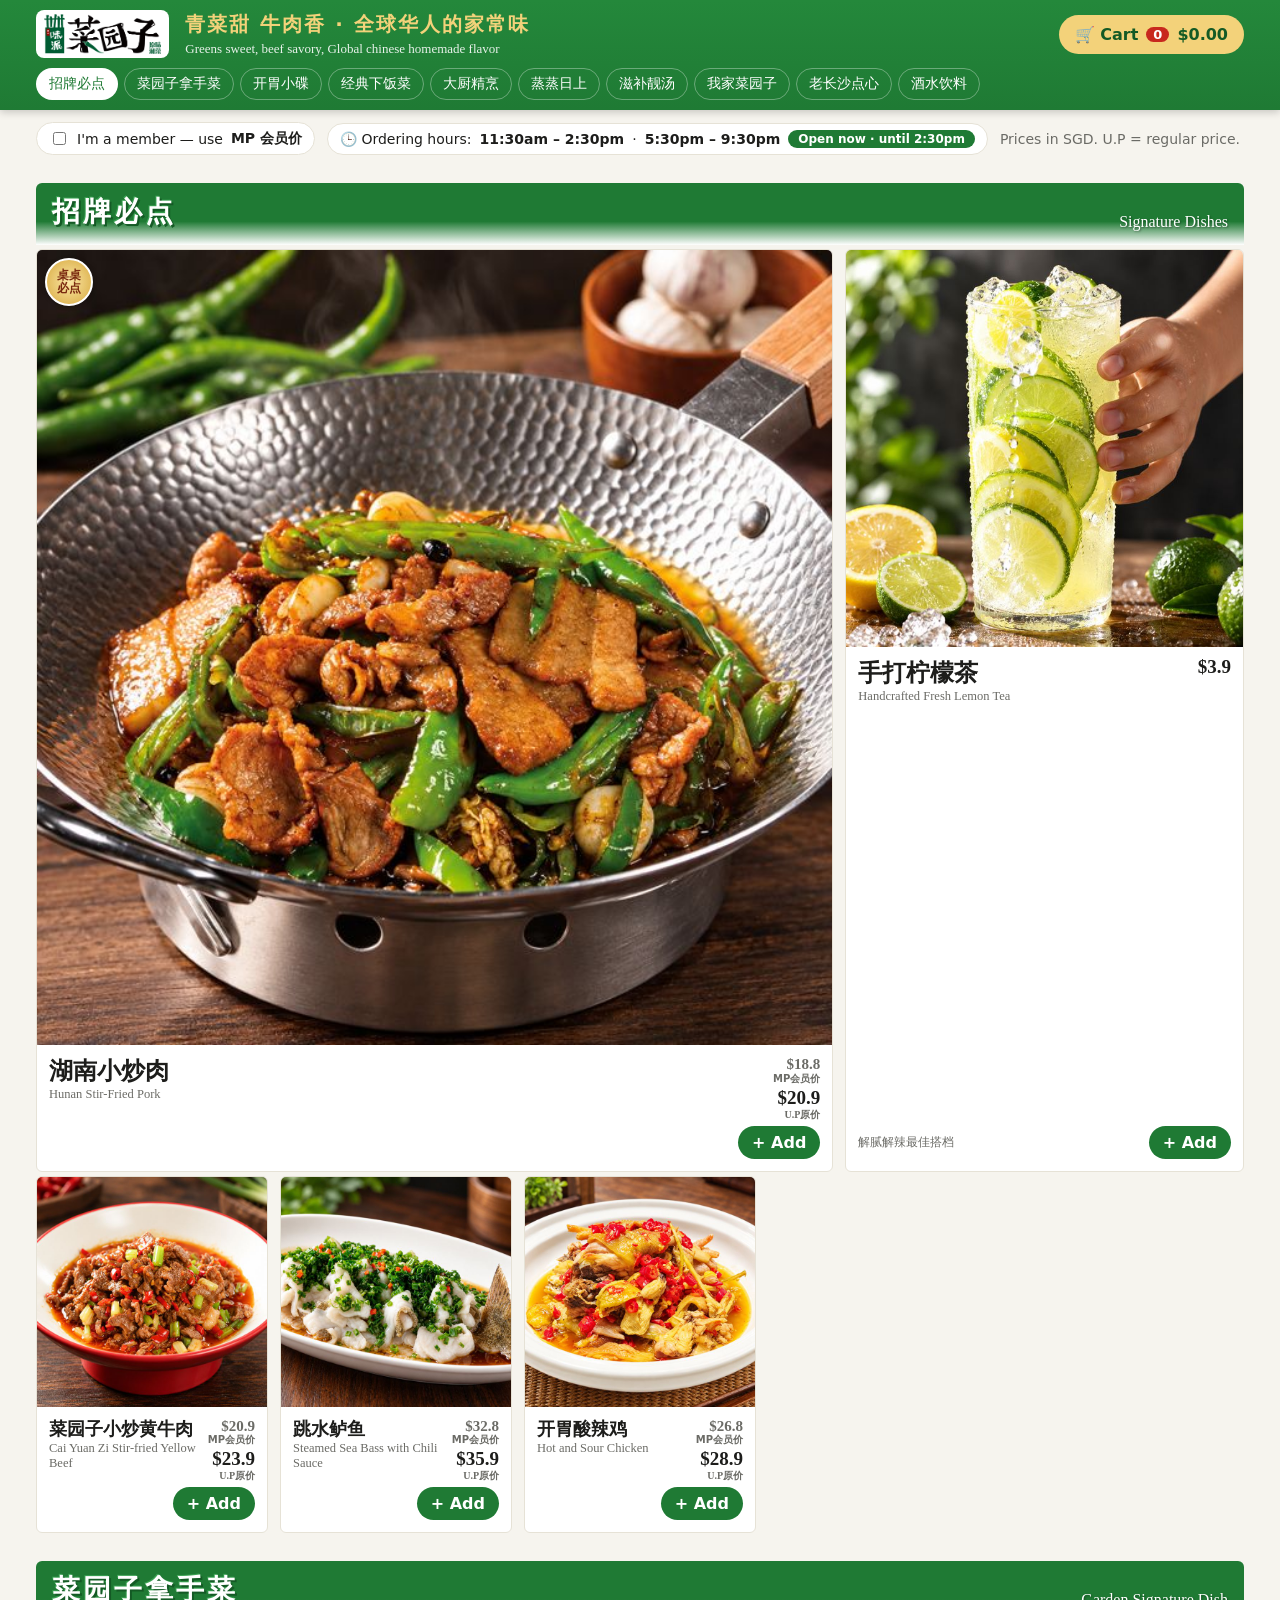
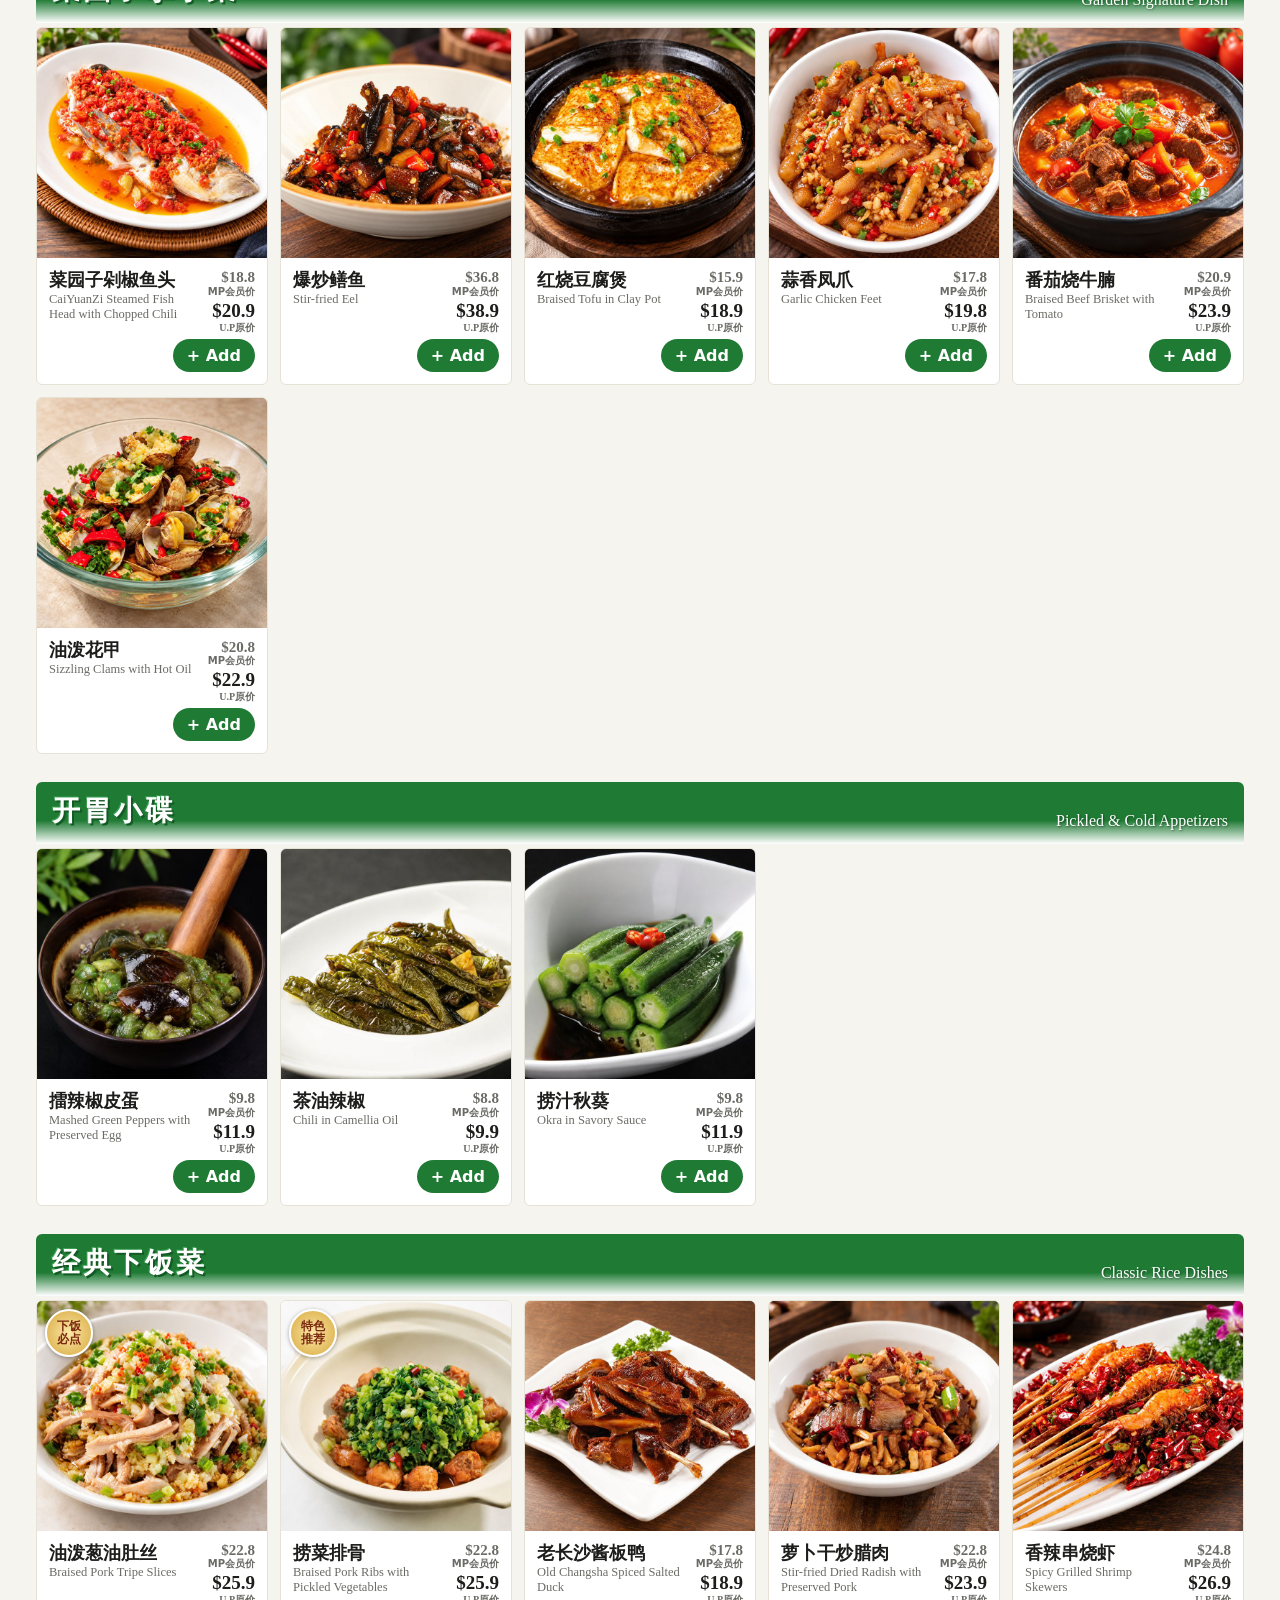
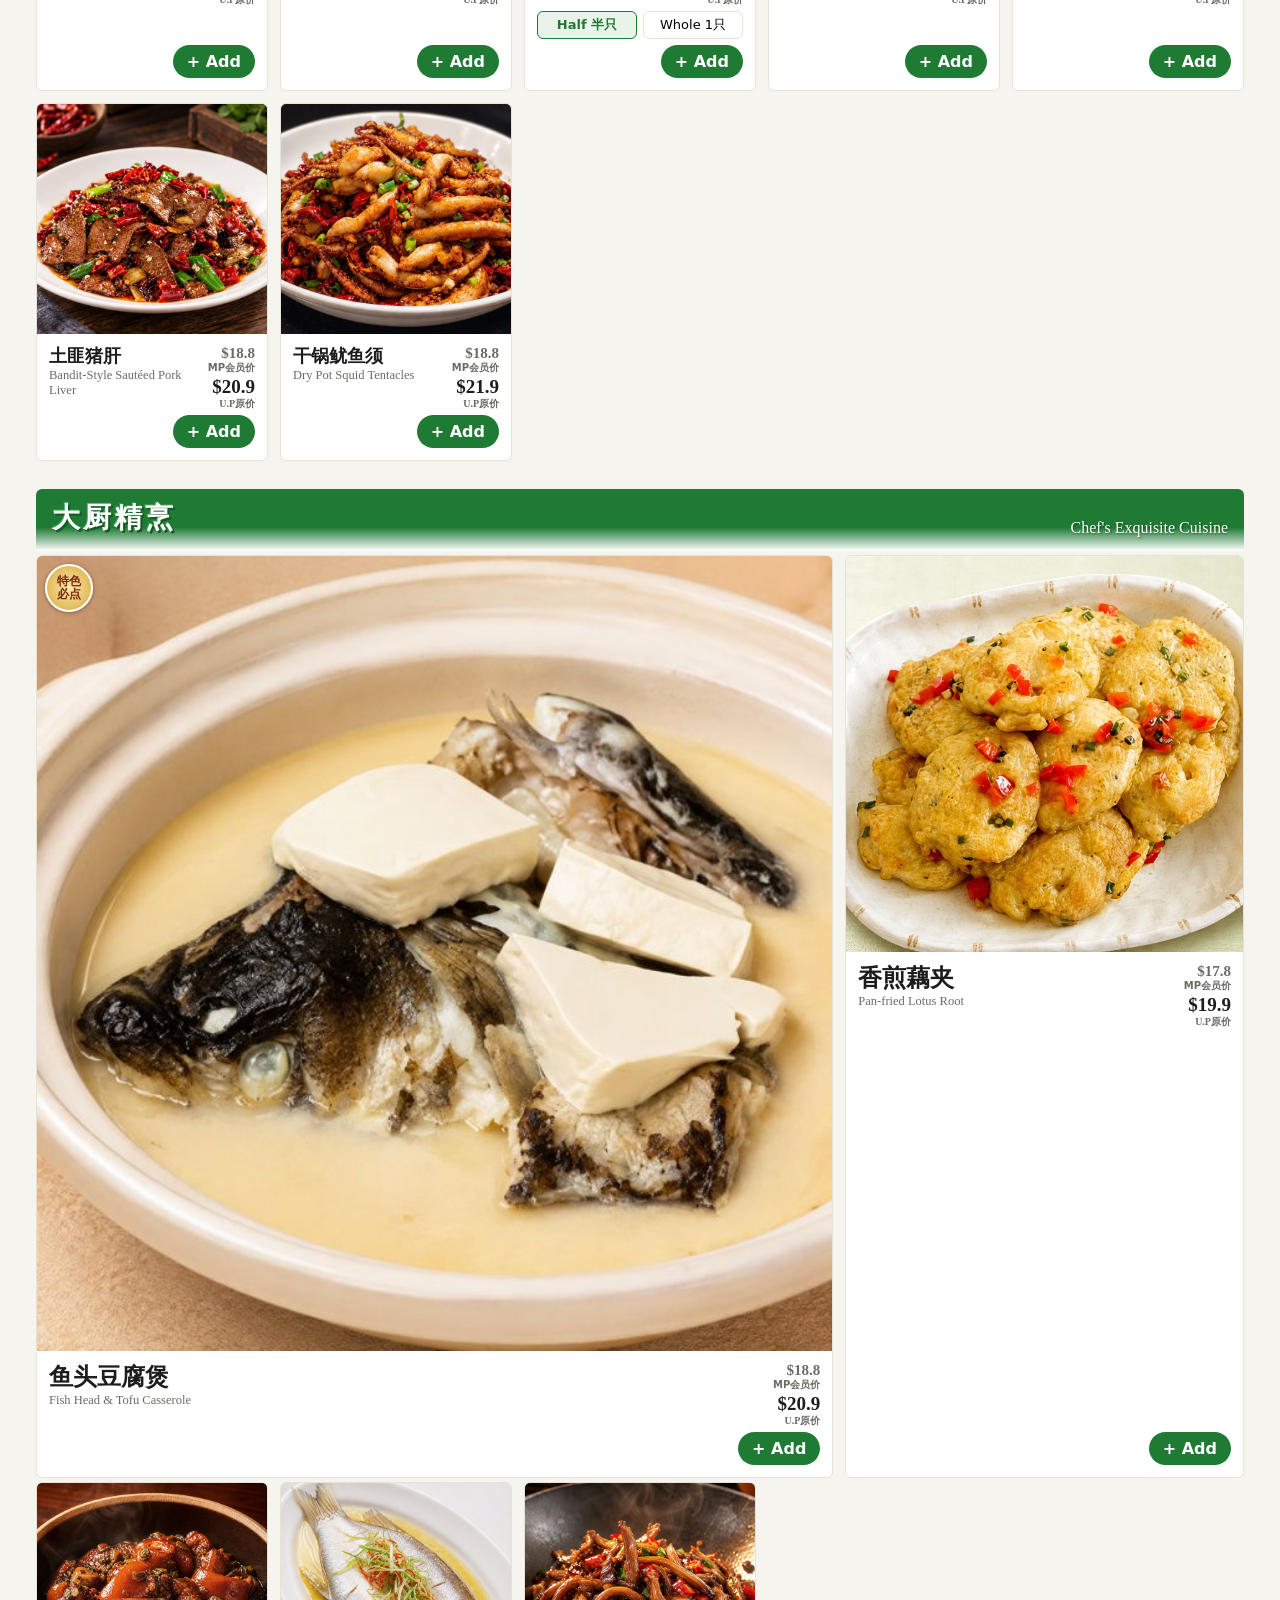
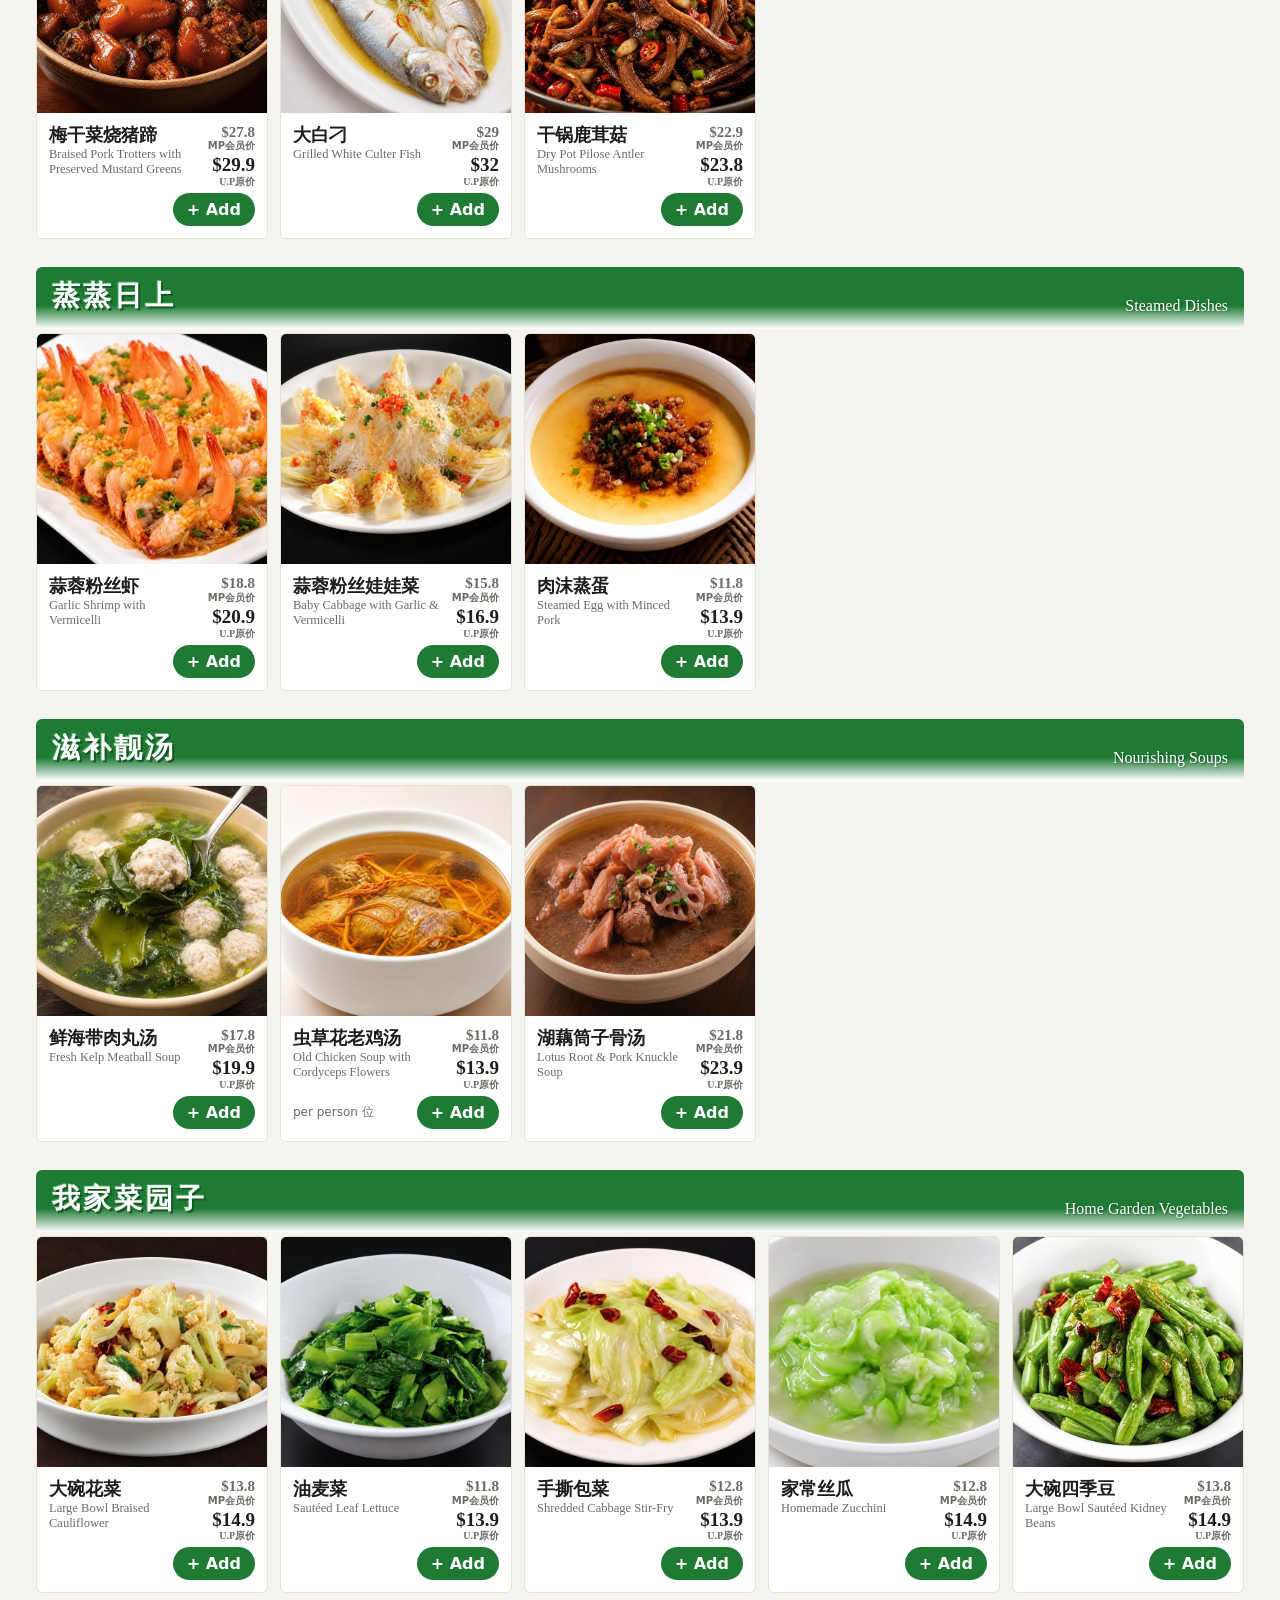
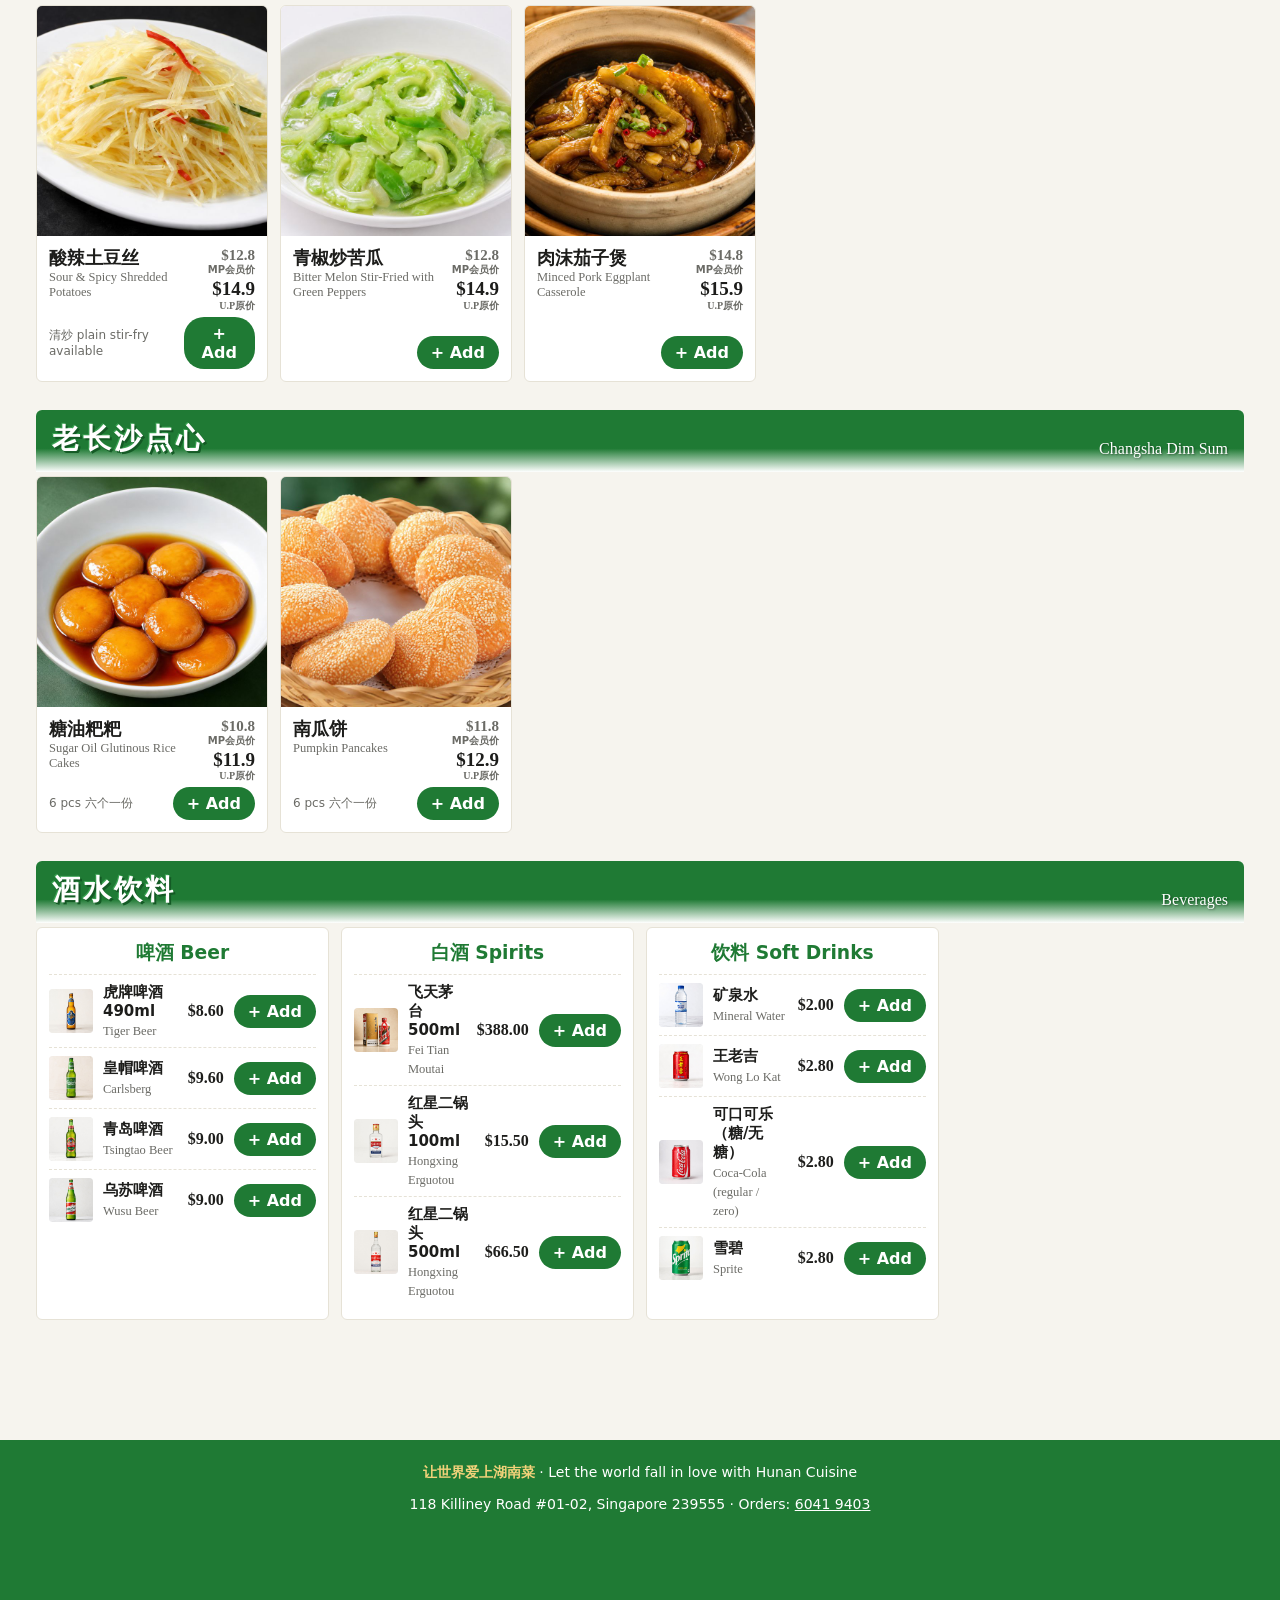
==== commit 86e10968: "Ordering app: only take orders 11:30am-2:30pm and 5:30pm-9:30pm (SGT) Shows open/closed status, disa" ====
--- a/order/index.html
+++ b/order/index.html
@@ -97,6 +97,9 @@
 .hint{font-size:12px;color:var(--mute);margin-top:6px}
 .qr{width:180px;height:180px;margin:10px auto;display:block;border:8px solid #fff;outline:2px solid #7b2d8e;border-radius:6px}
 .err{color:var(--red);font-size:13px;margin-top:6px}
+.hours{display:inline-flex;align-items:center;gap:8px;flex-wrap:wrap;background:#fff;border:1px solid var(--line);border-radius:20px;padding:6px 12px;color:var(--ink)}
+.pill{font-weight:800;font-size:12px;padding:2px 10px;border-radius:12px;color:#fff;background:var(--g)}.pill.closed{background:var(--red)}
+.closedmsg{background:#fdecea;color:var(--red);border-radius:8px;padding:10px 12px;font-size:14px;margin-top:8px}
 .empty{text-align:center;color:var(--mute);padding:40px 0}
 .ok{text-align:center;padding:20px 0}.ok .tick{font-size:56px;color:var(--g)}
 footer{background:var(--g);color:#fff;text-align:center;padding:24px 16px 100px;font-size:14px}
@@ -128,6 +131,7 @@
 </header>
 <div class="bar">
   <label class="toggle"><input type="checkbox" id="member" style="width:auto"> I'm a member — use <b>MP 会员价</b></label>
+  <span class="hours">🕒 Ordering hours: <b>11:30am – 2:30pm</b> · <b>5:30pm – 9:30pm</b> <span id="openpill" class="pill"></span></span>
   <span>Prices in SGD. U.P = regular price.</span>
 </div>
 <main id="menu"></main>
@@ -287,10 +291,19 @@
   $("#db").innerHTML=keys.length?keys.map(k=>{const m=byId[k.split("|")[0]];return `<div class="line"><img src="../img/${m[6]}.jpg" alt=""><div class="t"><b>${m[1]} ${label(k)}</b><span class="en">${m[2]}</span><div>${money(unit(k))}</div></div>${ctrl(k)}</div>`}).join("")
    +`<label class="f" for="rem">Notes for the kitchen (spice level, allergies)</label><textarea id="rem" rows="2" placeholder="e.g. less spicy, no coriander">${notes}</textarea>`
    :`<div class="empty">Your cart is empty.<br>Add some Hunan favourites!</div>`;
-  $("#df").innerHTML=keys.length?sums(c)+`<button class="big" onclick="toCheckout()">Checkout</button>`:`<button class="big ghost" onclick="closeCart()">Browse menu</button>`;
+  $("#df").innerHTML=keys.length?sums(c)+(openWin()?`<button class="big" onclick="toCheckout()">Checkout</button>`:closedHTML()+`<button class="big" disabled>Checkout</button>`):`<button class="big ghost" onclick="closeCart()">Browse menu</button>`;
   const r=$("#rem");if(r)r.oninput=e=>notes=e.target.value}
 let notes="",form={name:"",phone:"",table:"",addr:"",time:"asap",cn:"",ce:"",cc:""};
-function toCheckout(){step="checkout";drawCheckout()}
+// ordering hours, Singapore time (minutes after midnight)
+const HOURS=[[690,870],[1050,1290]];
+const tOverride=new URLSearchParams(location.search).get("now"); // e.g. ?now=15:00 for testing
+function sgNow(){if(tOverride){const [h,m]=tOverride.split(":").map(Number);return h*60+m}const d=new Date(Date.now()+8*3600e3);return d.getUTCHours()*60+d.getUTCMinutes()}
+function hm(m){const h=Math.floor(m/60),mm=m%60;return `${(h+11)%12+1}:${String(mm).padStart(2,"0")}${h<12?"am":"pm"}`}
+function openWin(){const n=sgNow();return HOURS.find(([a,b])=>n>=a&&n<b)}
+function nextOpen(){const n=sgNow(),w=HOURS.find(([a])=>a>n);return w?hm(w[0])+" today":hm(HOURS[0][0])+" tomorrow"}
+function showHours(){const w=openWin(),el=$("#openpill");el.className="pill"+(w?"":" closed");el.textContent=w?"Open now · until "+hm(w[1]):"Closed · opens "+nextOpen()}
+function closedHTML(){return `<div class="closedmsg">Online ordering is closed right now. We take orders 11:30am – 2:30pm and 5:30pm – 9:30pm. Next opening: <b>${nextOpen()}</b>.</div>`}
+function toCheckout(){if(!openWin())return drawCart();step="checkout";drawCheckout()}
 function drawCheckout(err){const c=calc();$("#dtitle").textContent="Checkout";
   const pm=PAYS.filter(p=>!(p[0]==="cash"&&orderType==="delivery"));if(!pm.find(p=>p[0]===pay))pay="paynow";
   $("#db").innerHTML=`
@@ -301,7 +314,7 @@
    <label class="f" for="fp">Mobile number</label><input id="fp" value="${form.phone}" inputmode="tel" autocomplete="tel" placeholder="8XXX XXXX">
    ${orderType==="dine"?`<label class="f" for="ft">Table number</label><input id="ft" value="${form.table}" inputmode="numeric">`:""}
    ${orderType==="delivery"?`<label class="f" for="fa">Delivery address</label><textarea id="fa" rows="2" autocomplete="street-address">${form.addr}</textarea>`:""}
-   ${orderType!=="dine"?`<label class="f" for="fw">${orderType==="pickup"?"Pickup":"Delivery"} time</label><select id="fw"><option value="asap">As soon as possible</option>${slots().map(s=>`<option ${form.time===s?"selected":""}>${s}</option>`).join("")}</select>`:""}
+   ${orderType!=="dine"?`<label class="f" for="fw">${orderType==="pickup"?"Pickup":"Delivery"} time</label><select id="fw"><option value="asap">As soon as possible (about 30 min)</option>${slots().map(s=>`<option ${form.time===s?"selected":""}>${s}</option>`).join("")}</select>`:""}
   </fieldset>
   <fieldset><legend>Payment method</legend><div class="pays">
    ${pm.map(p=>`<button class="pick ${pay===p[0]?"on":""}" onclick="setPay('${p[0]}')"><span class="ic" style="background:${p[3]}">${p[4]}</span><span><b>${p[1]}</b><br><span class="hint">${p[2]}</span></span></button>`).join("")}
@@ -312,8 +325,9 @@
 function keep(){const v=id=>$(id)?$(id).value:undefined;form.name=v("#fn")??form.name;form.phone=v("#fp")??form.phone;form.table=v("#ft")??form.table;form.addr=v("#fa")??form.addr;form.time=v("#fw")??form.time;form.cn=v("#cn")??form.cn;form.ce=v("#ce")??form.ce;form.cc=v("#cc")??form.cc}
 function setType(t){keep();orderType=t;drawCheckout()}
 function setPay(p){keep();pay=p;drawCheckout()}
-function slots(){const out=[],d=new Date();d.setMinutes(Math.ceil((d.getMinutes()+30)/15)*15,0,0);for(let i=0;i<12;i++){out.push(d.toTimeString().slice(0,5));d.setMinutes(d.getMinutes()+15)}return out}
+function slots(){const out=[];let t=Math.ceil((sgNow()+30)/15)*15;for(const [a,b] of HOURS){for(let m=Math.max(t,a);m<=b;m+=15)out.push(hm(m))}return out}
 function placeOrder(){keep();
+  if(!openWin()){step="cart";return drawCart()}
   if(!form.name.trim())return drawCheckout("Please enter your name.");
   if(!/^[689]\d{7}$/.test(form.phone.replace(/\D/g,"").replace(/^65/,"")))return drawCheckout("Please enter a valid Singapore mobile number.");
   if(orderType==="dine"&&!form.table.trim())return drawCheckout("Please enter your table number.");
@@ -334,7 +348,7 @@
     const on=f?(x%18===0||x%18===6||y%18===0||y%18===6||(x%18>1&&x%18<5&&y%18>1&&y%18<5)):(h>>16)&1;if(on)r+=`<rect x="${x}" y="${y}" width="1" height="1"/>`}
   return `<svg class="qr" viewBox="0 0 ${n} ${n}" fill="#111">${r}</svg>`}
 
-render();
+render();showHours();setInterval(()=>{showHours();if(document.body.classList.contains("open")&&step==="cart")drawCart()},60e3);
 </script>
 </body>
 </html>
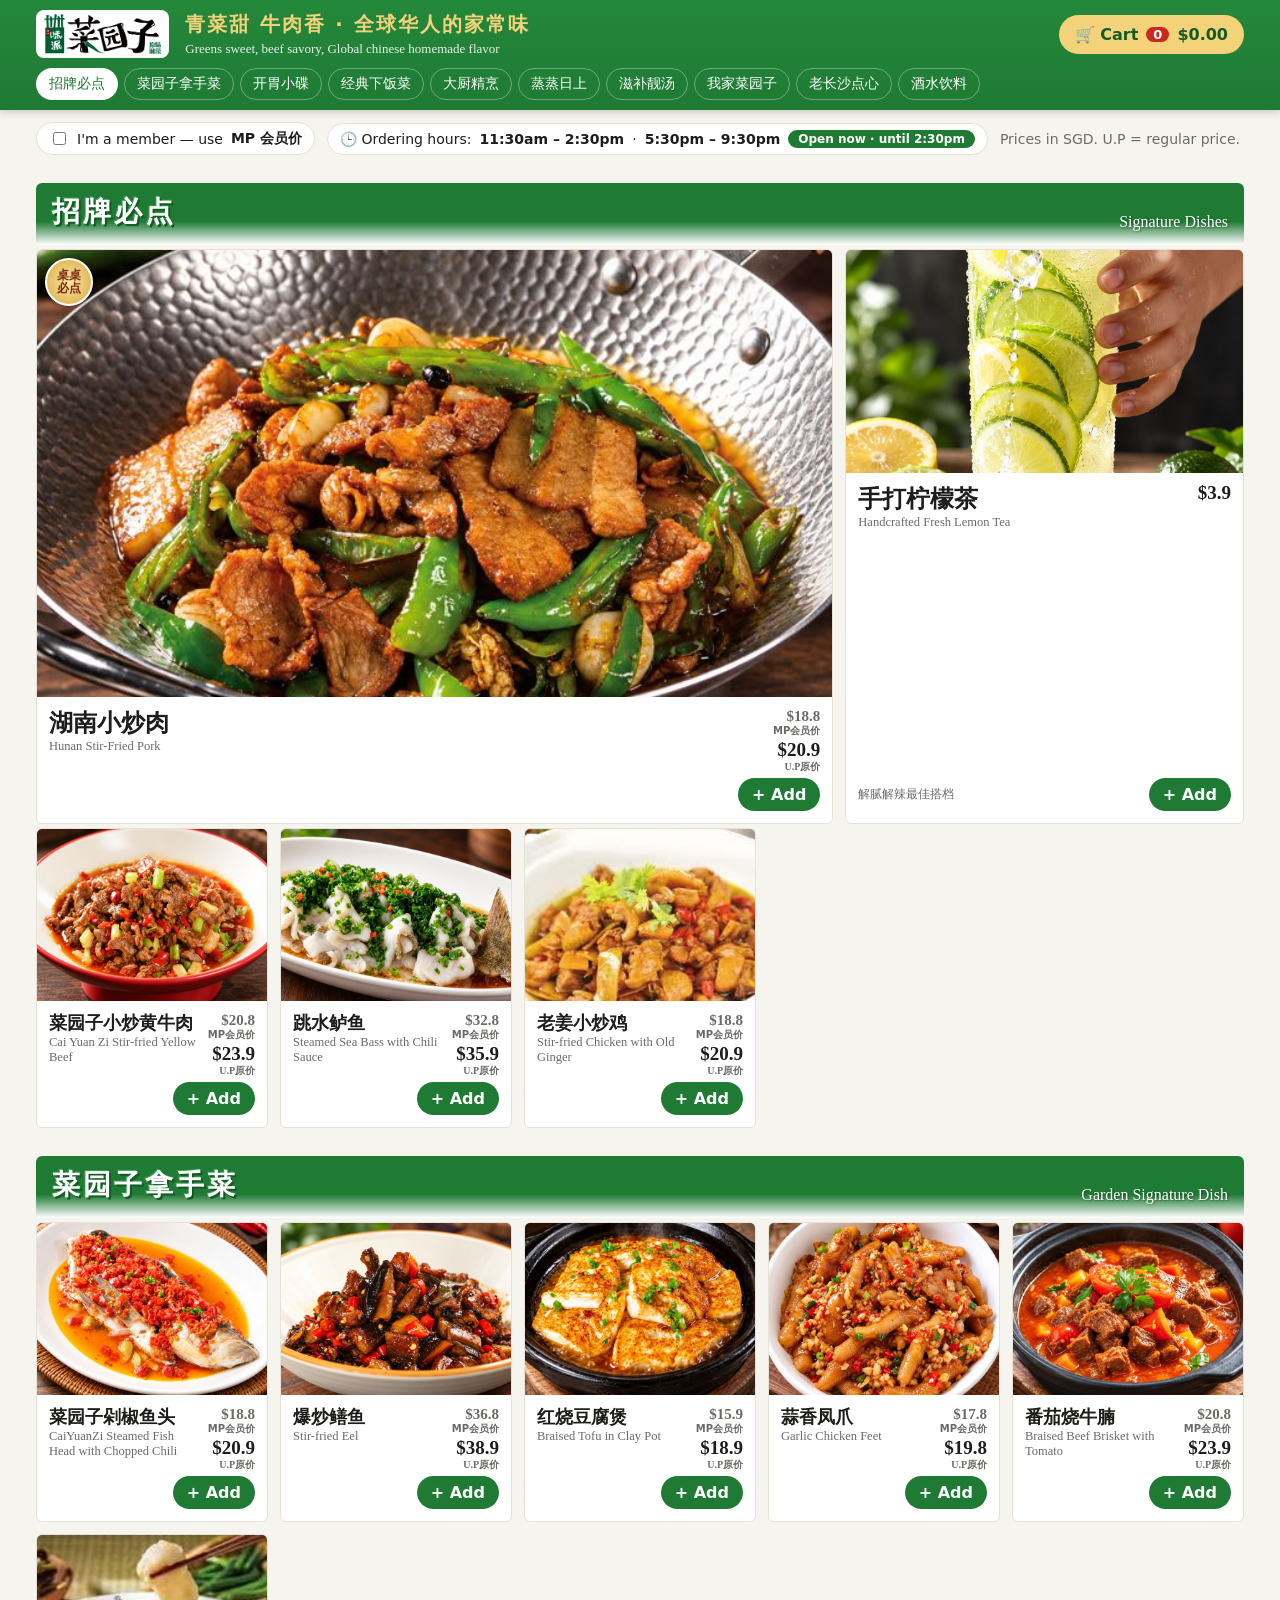
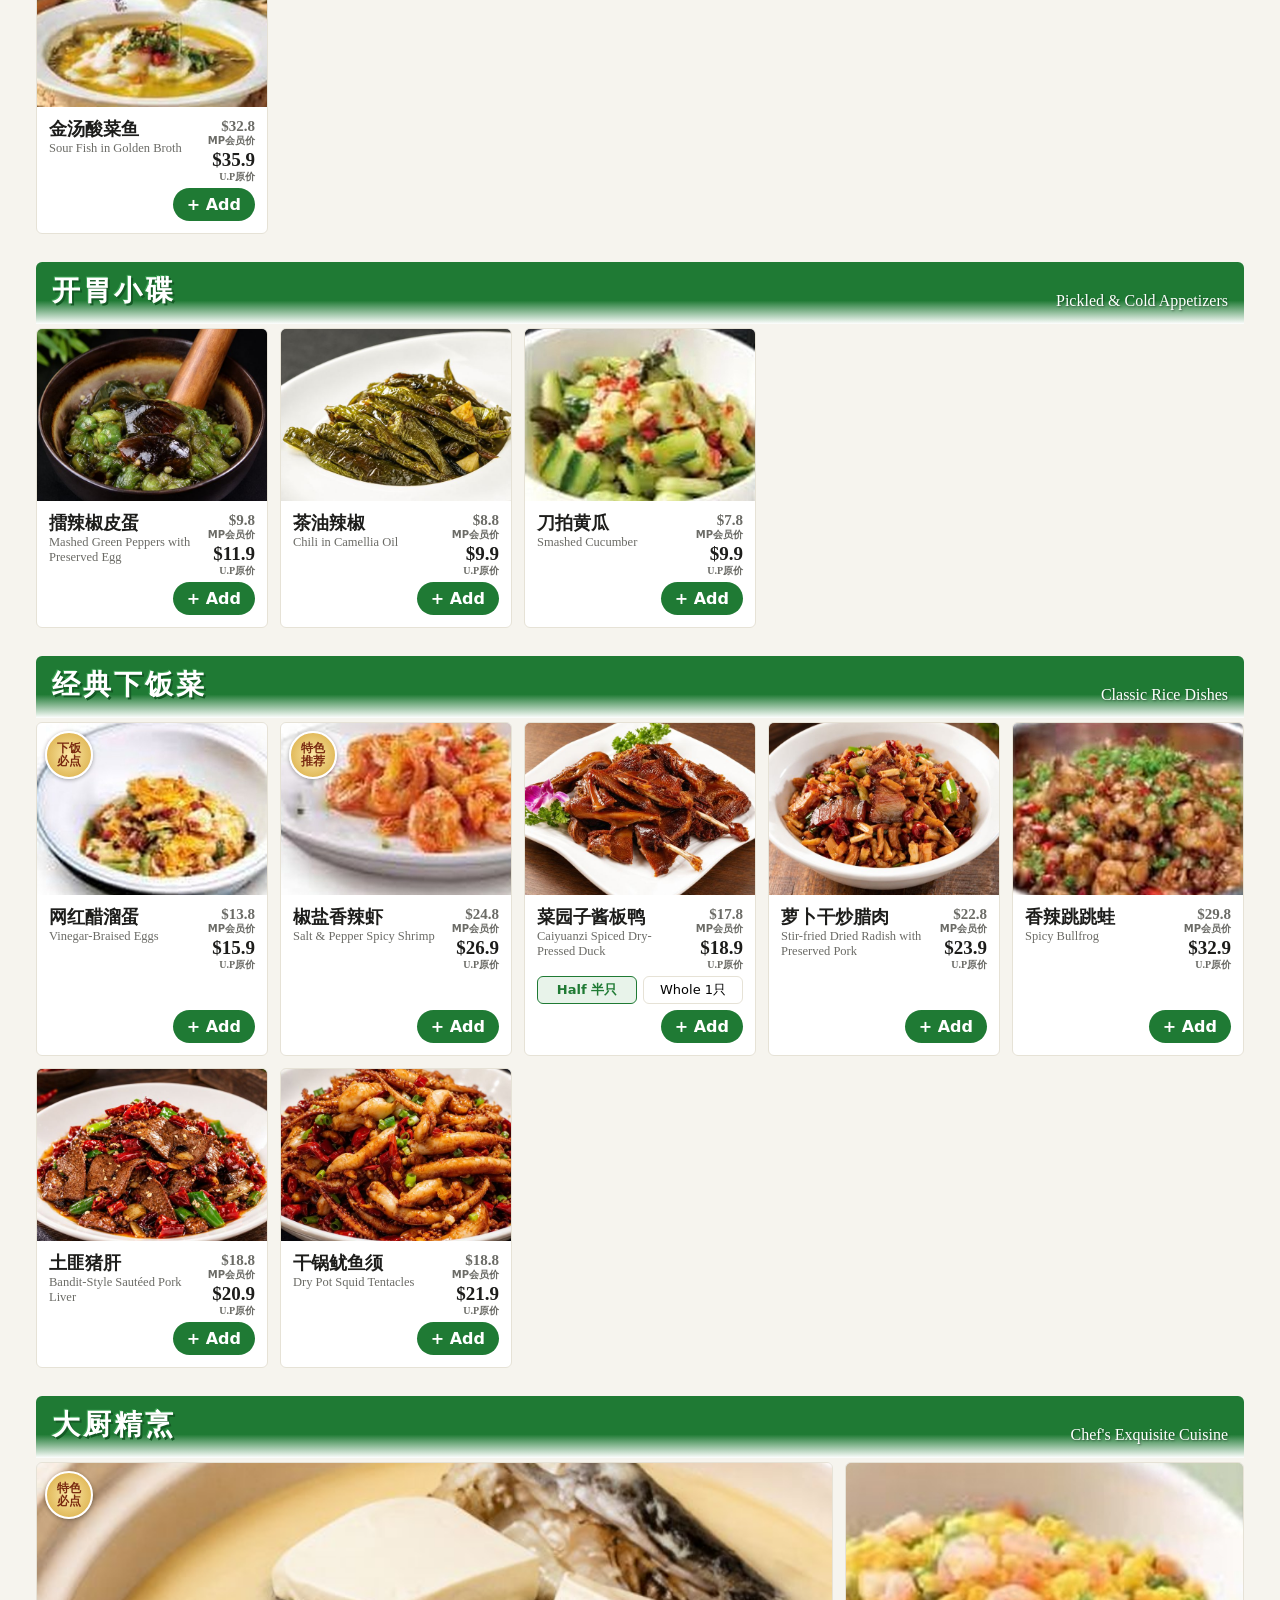
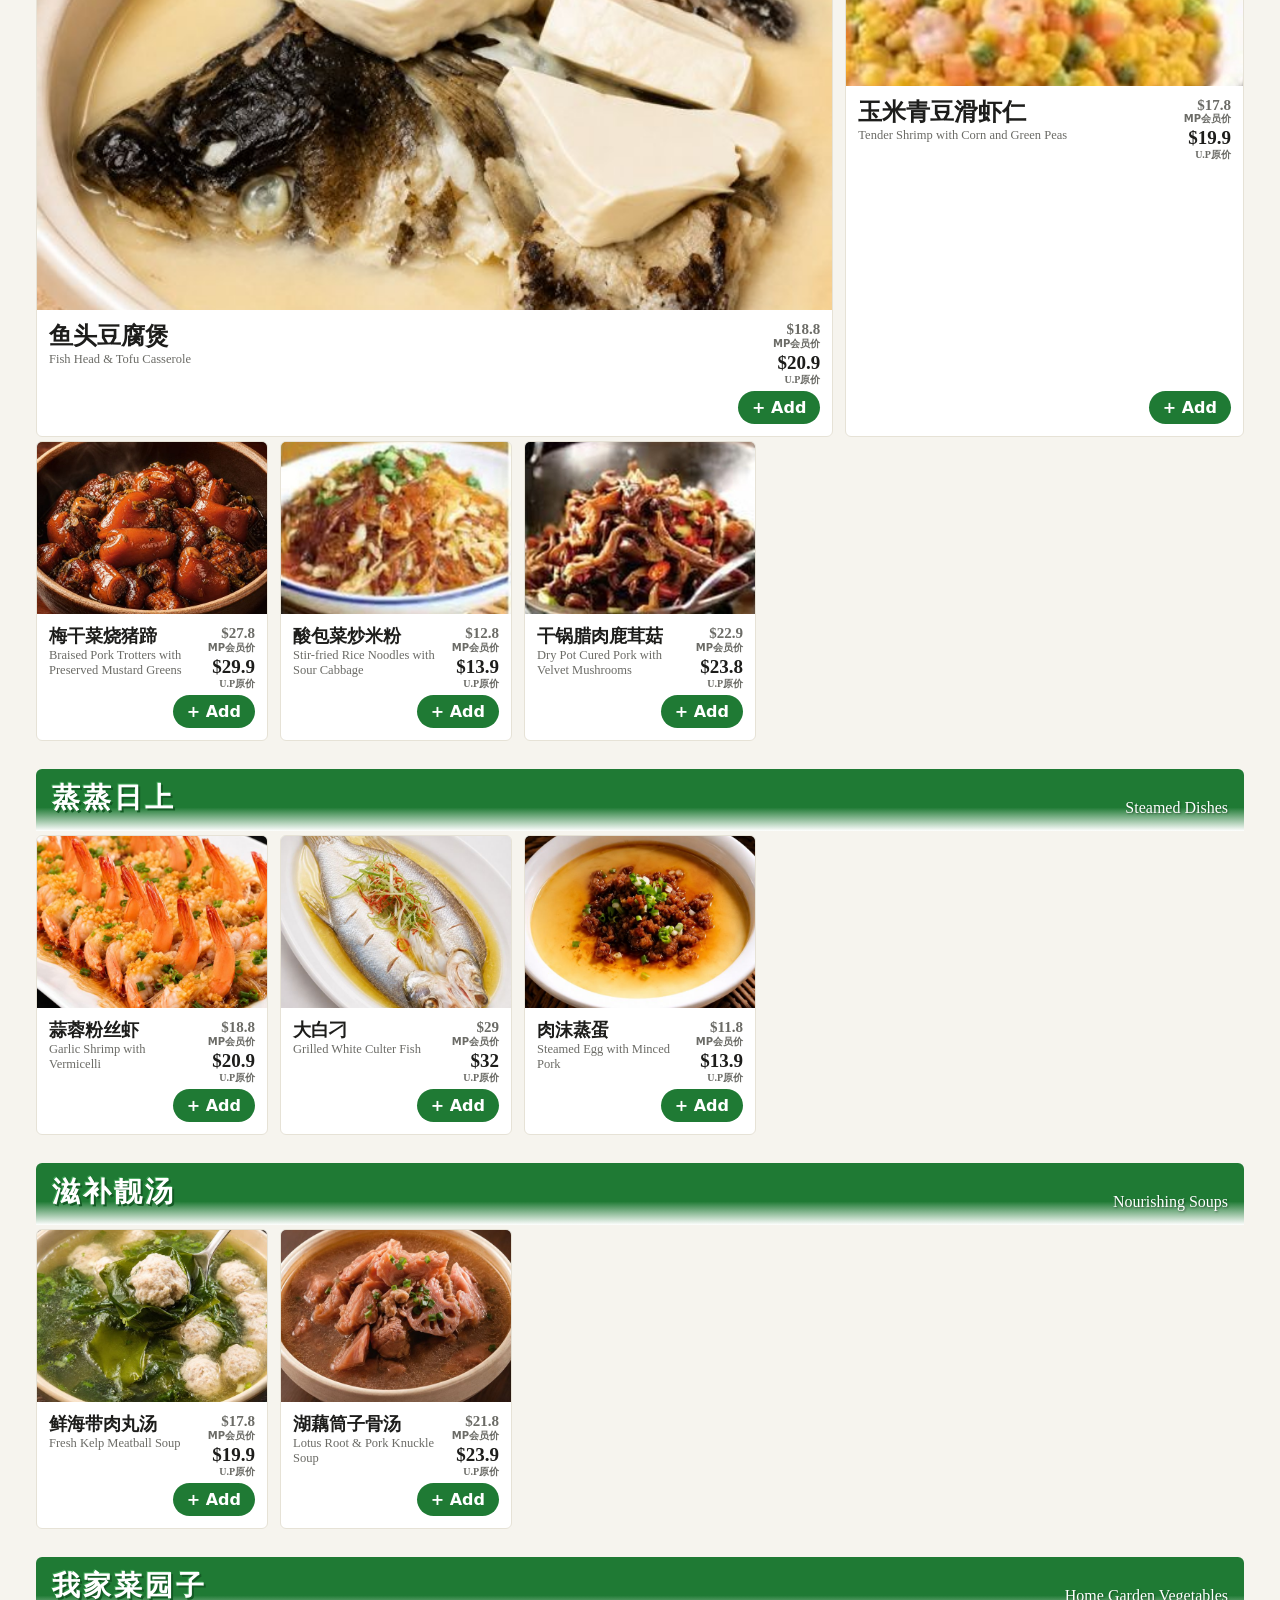
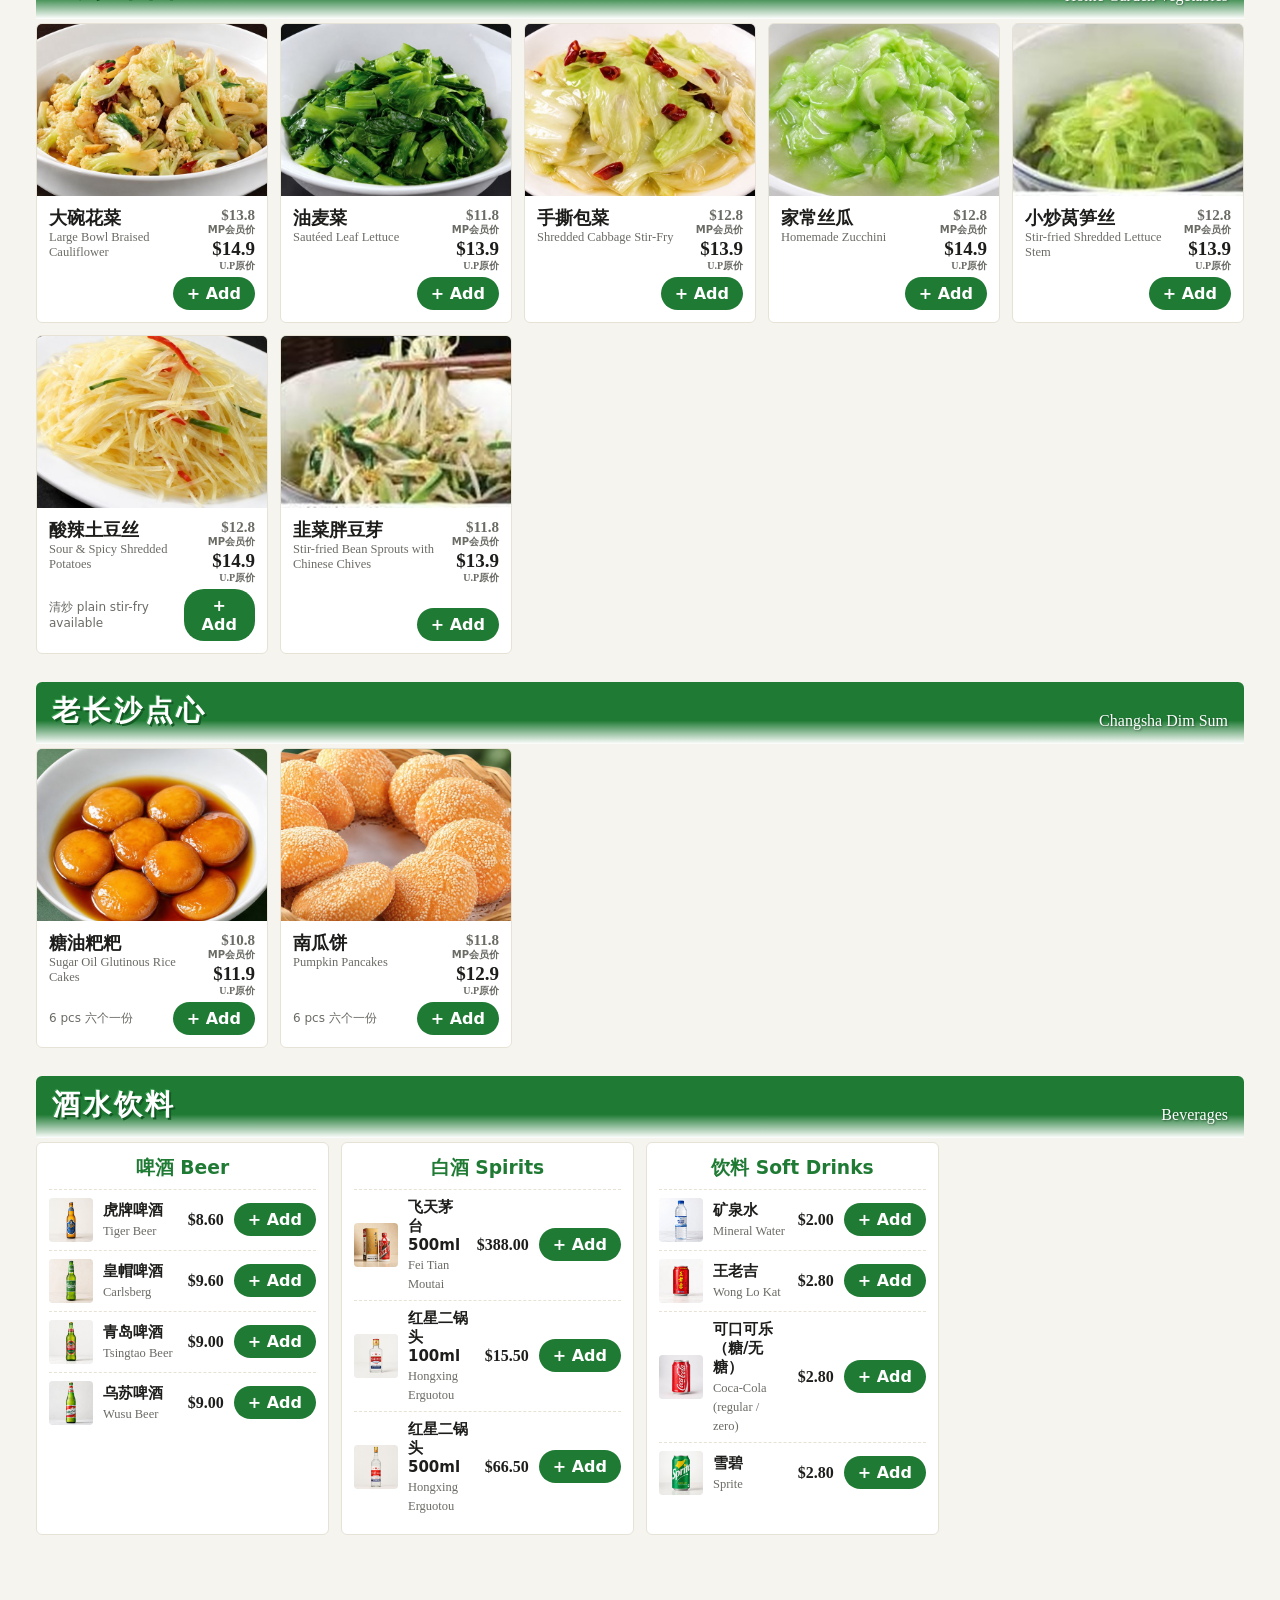
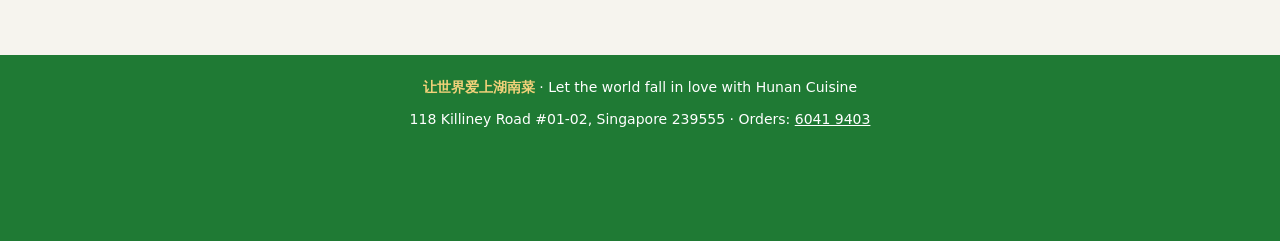
==== commit f06f81c0: "Ordering app: update menu to the new printed menu New dishes: 老姜小炒鸡, 金汤酸菜鱼, 刀拍黄瓜, 网红醋溜蛋, 椒盐香辣虾, 香辣跳跳" ====
--- a/order/index.html
+++ b/order/index.html
@@ -36,7 +36,7 @@
 .grid{display:grid;grid-template-columns:repeat(auto-fill,minmax(220px,1fr));gap:12px;margin-top:4px}
 .card{background:var(--card);border:1px solid var(--line);border-radius:6px;overflow:hidden;display:flex;flex-direction:column}
 .card .ph{aspect-ratio:4/3;background:#ddd;position:relative}
-.card .ph img{width:100%;height:100%;object-fit:cover}
+.card .ph img{position:absolute;inset:0;width:100%;height:100%;object-fit:cover}
 .badge{position:absolute;left:8px;top:8px;background:radial-gradient(#fbe7a6,#d7a83d);color:#7a2a10;font-weight:800;font-size:12px;border-radius:50%;width:48px;height:48px;display:grid;place-items:center;text-align:center;line-height:1.1;border:2px solid #fff;box-shadow:0 1px 4px #0005}
 .info{padding:10px 12px 12px;display:flex;flex-direction:column;gap:6px;flex:1}
 .row{display:flex;justify-content:space-between;gap:8px}
@@ -167,50 +167,48 @@
 const M = [
  ["hunan","湖南小炒肉","Hunan Stir-Fried Pork",18.8,20.9,"sig","hunan-stir-fried-pork",{badge:"桌桌<br>必点",hero:1}],
  ["lemon","手打柠檬茶","Handcrafted Fresh Lemon Tea",3.9,3.9,"sig","handcrafted-fresh-lemon-tea",{note:"解腻解辣最佳搭档"}],
- ["ybeef","菜园子小炒黄牛肉","Cai Yuan Zi Stir-fried Yellow Beef",20.9,23.9,"sig","cai-yuan-zi-stir-fried-yellow-beef"],
+ ["ybeef","菜园子小炒黄牛肉","Cai Yuan Zi Stir-fried Yellow Beef",20.8,23.9,"sig","cai-yuan-zi-stir-fried-yellow-beef"],
  ["bass","跳水鲈鱼","Steamed Sea Bass with Chili Sauce",32.8,35.9,"sig","steamed-sea-bass-with-chili-sauce"],
- ["hschick","开胃酸辣鸡","Hot and Sour Chicken",26.8,28.9,"sig","hot-and-sour-chicken"],
+ ["gingerchk","老姜小炒鸡","Stir-fried Chicken with Old Ginger",18.8,20.9,"sig","stir-fried-chicken-with-old-ginger"],
  ["fishhead","菜园子剁椒鱼头","CaiYuanZi Steamed Fish Head with Chopped Chili",18.8,20.9,"garden","cai-yuan-zi-steamed-fish-head-with-chopped-chili"],
  ["eel","爆炒鳝鱼","Stir-fried Eel",36.8,38.9,"garden","stir-fried-eel"],
  ["tofu","红烧豆腐煲","Braised Tofu in Clay Pot",15.9,18.9,"garden","braised-tofu-in-clay-pot"],
  ["feet","蒜香凤爪","Garlic Chicken Feet",17.8,19.8,"garden","garlic-chicken-feet"],
- ["brisket","番茄烧牛腩","Braised Beef Brisket with Tomato",20.9,23.9,"garden","braised-beef-brisket-with-tomato"],
- ["clams","油泼花甲","Sizzling Clams with Hot Oil",20.8,22.9,"garden","sizzling-clams-with-hot-oil"],
+ ["brisket","番茄烧牛腩","Braised Beef Brisket with Tomato",20.8,23.9,"garden","braised-beef-brisket-with-tomato"],
+ ["sourfish","金汤酸菜鱼","Sour Fish in Golden Broth",32.8,35.9,"garden","sour-fish-in-golden-broth"],
  ["egg","擂辣椒皮蛋","Mashed Green Peppers with Preserved Egg",9.8,11.9,"cold","mashed-green-peppers-with-preserved-egg"],
  ["camellia","茶油辣椒","Chili in Camellia Oil",8.8,9.9,"cold","camellia-oil-chili"],
- ["okra","捞汁秋葵","Okra in Savory Sauce",9.8,11.9,"cold","okra-in-savory-sauce"],
- ["tripe","油泼葱油肚丝","Braised Pork Tripe Slices",22.8,25.9,"rice","braised-pork-tripe-slices",{badge:"下饭<br>必点"}],
- ["ribs","捞菜排骨","Braised Pork Ribs with Pickled Vegetables",22.8,25.9,"rice","braised-pork-ribs-with-pickled-vegetables",{badge:"特色<br>推荐"}],
- ["duck","老长沙酱板鸭","Old Changsha Spiced Salted Duck",17.8,18.9,"rice","old-changsha-spiced-salted-duck",{opts:[["Half 半只",17.8,18.9],["Whole 1只",29.9,32.8]]}],
+ ["cucumber","刀拍黄瓜","Smashed Cucumber",7.8,9.9,"cold","smashed-cucumber"],
+ ["veggs","网红醋溜蛋","Vinegar-Braised Eggs",13.8,15.9,"rice","vinegar-braised-eggs",{badge:"下饭<br>必点"}],
+ ["spshrimp","椒盐香辣虾","Salt & Pepper Spicy Shrimp",24.8,26.9,"rice","salt-and-pepper-spicy-shrimp",{badge:"特色<br>推荐"}],
+ ["duck","菜园子酱板鸭","Caiyuanzi Spiced Dry-Pressed Duck",17.8,18.9,"rice","old-changsha-spiced-salted-duck",{opts:[["Half 半只",17.8,18.9],["Whole 1只",29.9,32.8]]}],
  ["radish","萝卜干炒腊肉","Stir-fried Dried Radish with Preserved Pork",22.8,23.9,"rice","stir-fried-dried-radish-with-preserved-pork"],
- ["shrimpsk","香辣串烧虾","Spicy Grilled Shrimp Skewers",24.8,26.9,"rice","spicy-grilled-shrimp-skewers"],
+ ["bullfrog","香辣跳跳蛙","Spicy Bullfrog",29.8,32.9,"rice","spicy-bullfrog"],
  ["liver","土匪猪肝","Bandit-Style Sautéed Pork Liver",18.8,20.9,"rice","bandit-style-sauteed-pork-liver"],
  ["squid","干锅鱿鱼须","Dry Pot Squid Tentacles",18.8,21.9,"rice","dry-pot-squid-tentacles"],
  ["fhtofu","鱼头豆腐煲","Fish Head & Tofu Casserole",18.8,20.9,"chef","fish-head-and-tofu-casserole",{badge:"特色<br>必点",hero:1}],
- ["lotus","香煎藕夹","Pan-fried Lotus Root",17.8,19.9,"chef","pan-fried-lotus-root"],
+ ["cornshrimp","玉米青豆滑虾仁","Tender Shrimp with Corn and Green Peas",17.8,19.9,"chef","tender-shrimp-with-corn-and-green-peas"],
  ["trotter","梅干菜烧猪蹄","Braised Pork Trotters with Preserved Mustard Greens",27.8,29.9,"chef","braised-pork-trotters-with-preserved-mustard-greens"],
- ["culter","大白刁","Grilled White Culter Fish",29,32,"chef","grilled-white-culter-fish"],
- ["antler","干锅鹿茸菇","Dry Pot Pilose Antler Mushrooms",22.9,23.8,"chef","dry-pot-deer-antler-mushrooms"],
+ ["noodles","酸包菜炒米粉","Stir-fried Rice Noodles with Sour Cabbage",12.8,13.9,"chef","stir-fried-rice-noodles-with-sour-cabbage"],
+ ["curedmush","干锅腊肉鹿茸菇","Dry Pot Cured Pork with Velvet Mushrooms",22.9,23.8,"chef","dry-pot-cured-pork-with-velvet-mushrooms"],
  ["gshrimp","蒜蓉粉丝虾","Garlic Shrimp with Vermicelli",18.8,20.9,"steam","garlic-shrimp-with-vermicelli"],
- ["cabbage","蒜蓉粉丝娃娃菜","Baby Cabbage with Garlic & Vermicelli",15.8,16.9,"steam","baby-cabbage-with-garlic-and-vermicelli"],
+ ["culter","大白刁","Grilled White Culter Fish",29,32,"steam","grilled-white-culter-fish"],
  ["segg","肉沫蒸蛋","Steamed Egg with Minced Pork",11.8,13.9,"steam","steamed-egg-with-minced-pork"],
  ["kelp","鲜海带肉丸汤","Fresh Kelp Meatball Soup",17.8,19.9,"soup","fresh-kelp-meatball-soup"],
- ["csoup","虫草花老鸡汤","Old Chicken Soup with Cordyceps Flowers",11.8,13.9,"soup","old-chicken-soup-with-cordyceps-flowers",{note:"per person 位"}],
  ["lsoup","湖藕筒子骨汤","Lotus Root & Pork Knuckle Soup",21.8,23.9,"soup","lotus-root-and-pork-knuckle-soup"],
  ["cauli","大碗花菜","Large Bowl Braised Cauliflower",13.8,14.9,"veg","large-bowl-braised-cauliflower"],
  ["lettuce","油麦菜","Sautéed Leaf Lettuce",11.8,13.9,"veg","sauteed-leaf-lettuce"],
  ["scab","手撕包菜","Shredded Cabbage Stir-Fry",12.8,13.9,"veg","shredded-cabbage-stir-fry"],
  ["zucc","家常丝瓜","Homemade Zucchini",12.8,14.9,"veg","homemade-zucchini"],
- ["beans","大碗四季豆","Large Bowl Sautéed Kidney Beans",13.8,14.9,"veg","large-bowl-sauteed-kidney-beans"],
+ ["lstem","小炒莴笋丝","Stir-fried Shredded Lettuce Stem",12.8,13.9,"veg","stir-fried-shredded-lettuce-stem"],
  ["potato","酸辣土豆丝","Sour & Spicy Shredded Potatoes",12.8,14.9,"veg","sour-and-spicy-shredded-potatoes",{note:"清炒 plain stir-fry available"}],
- ["melon","青椒炒苦瓜","Bitter Melon Stir-Fried with Green Peppers",12.8,14.9,"veg","bitter-melon-stir-fried-with-green-peppers"],
- ["eggplant","肉沫茄子煲","Minced Pork Eggplant Casserole",14.8,15.9,"veg","minced-pork-eggplant-casserole"],
+ ["sprouts","韭菜胖豆芽","Stir-fried Bean Sprouts with Chinese Chives",11.8,13.9,"veg","stir-fried-bean-sprouts-with-chinese-chives"],
  ["ricecake","糖油粑粑","Sugar Oil Glutinous Rice Cakes",10.8,11.9,"dim","sugar-oil-glutinous-rice-cakes",{note:"6 pcs 六个一份"}],
  ["pumpkin","南瓜饼","Pumpkin Pancakes",11.8,12.9,"dim","pumpkin-pancakes",{note:"6 pcs 六个一份"}],
 ];
 // beverages: [id, 中文, English, price, group, slug]
 const D = [
- ["tiger","虎牌啤酒 490ml","Tiger Beer",8.6,"啤酒 Beer","tiger-beer"],
+ ["tiger","虎牌啤酒","Tiger Beer",8.6,"啤酒 Beer","tiger-beer"],
  ["carls","皇帽啤酒","Carlsberg",9.6,"啤酒 Beer","carlsberg-beer"],
  ["tsing","青岛啤酒","Tsingtao Beer",9,"啤酒 Beer","tsingtao-beer"],
  ["wusu","乌苏啤酒","Wusu Beer",9,"啤酒 Beer","wusu-beer"],
